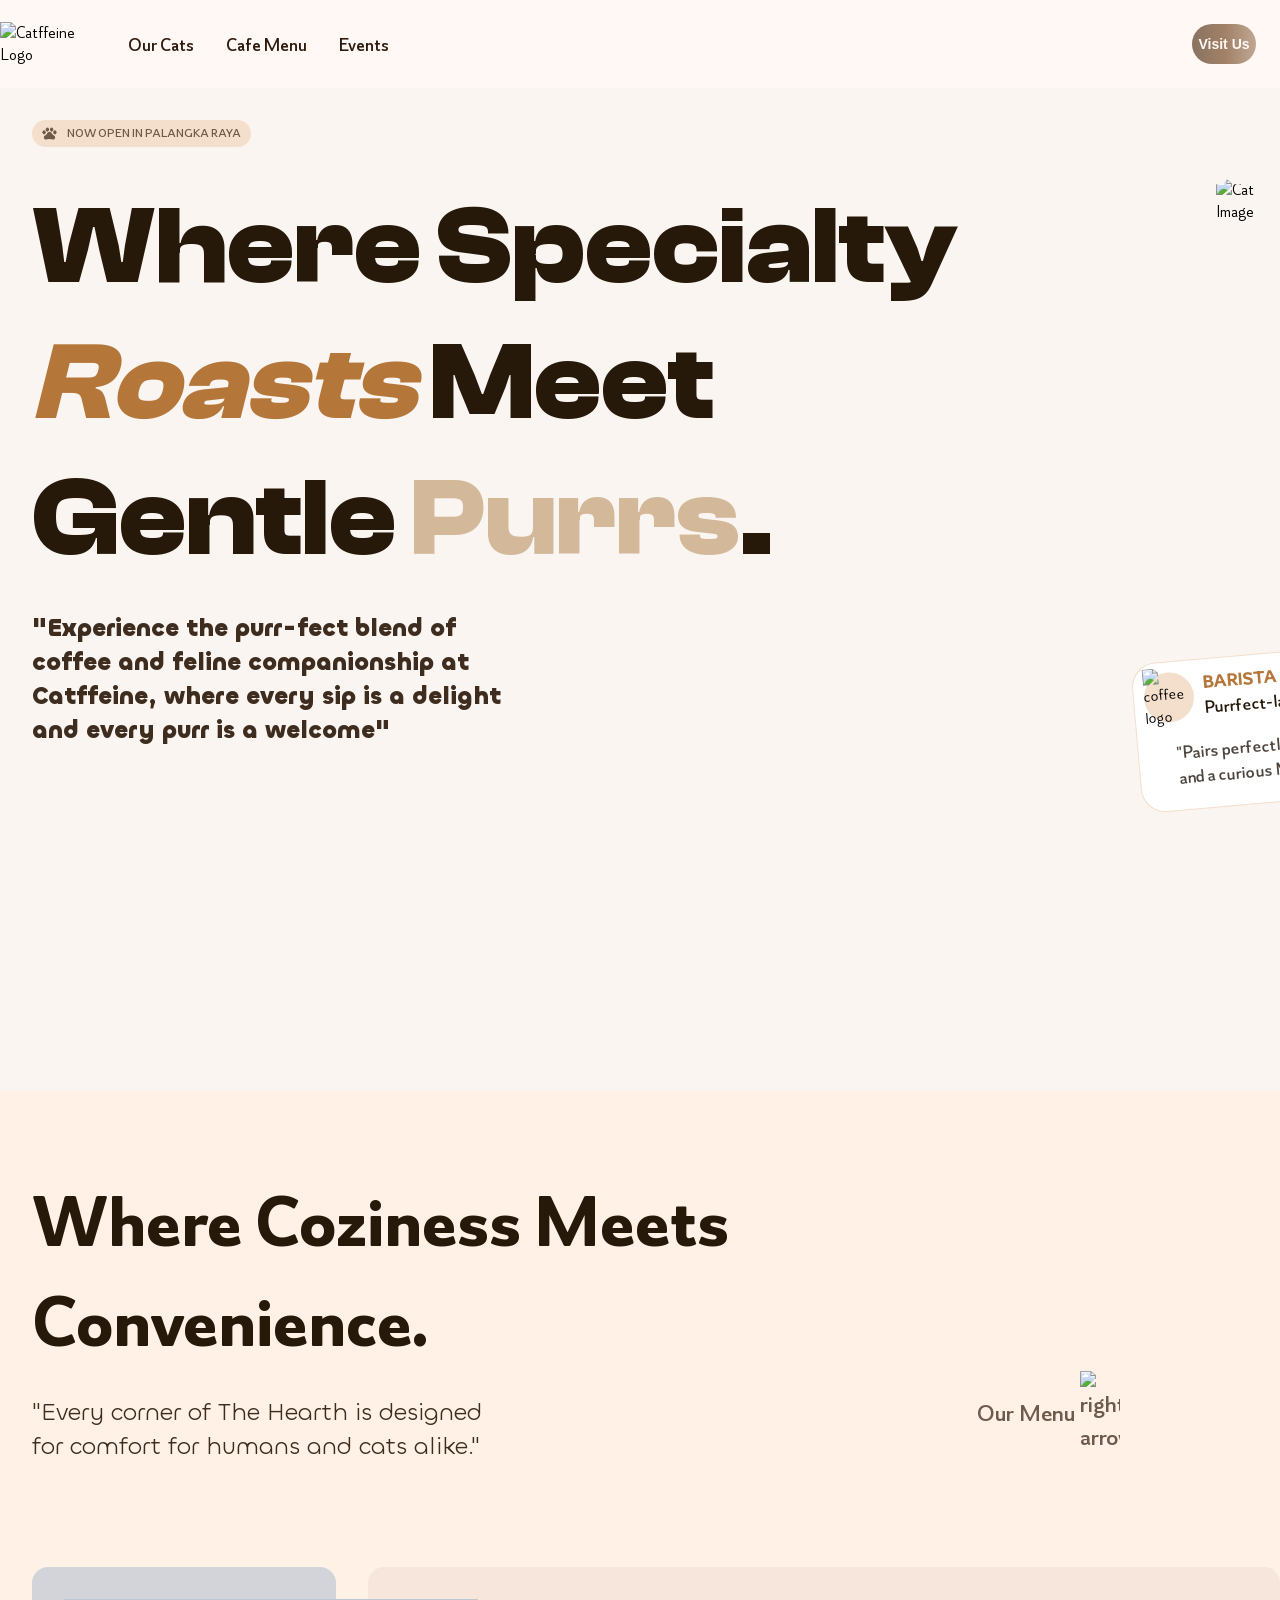
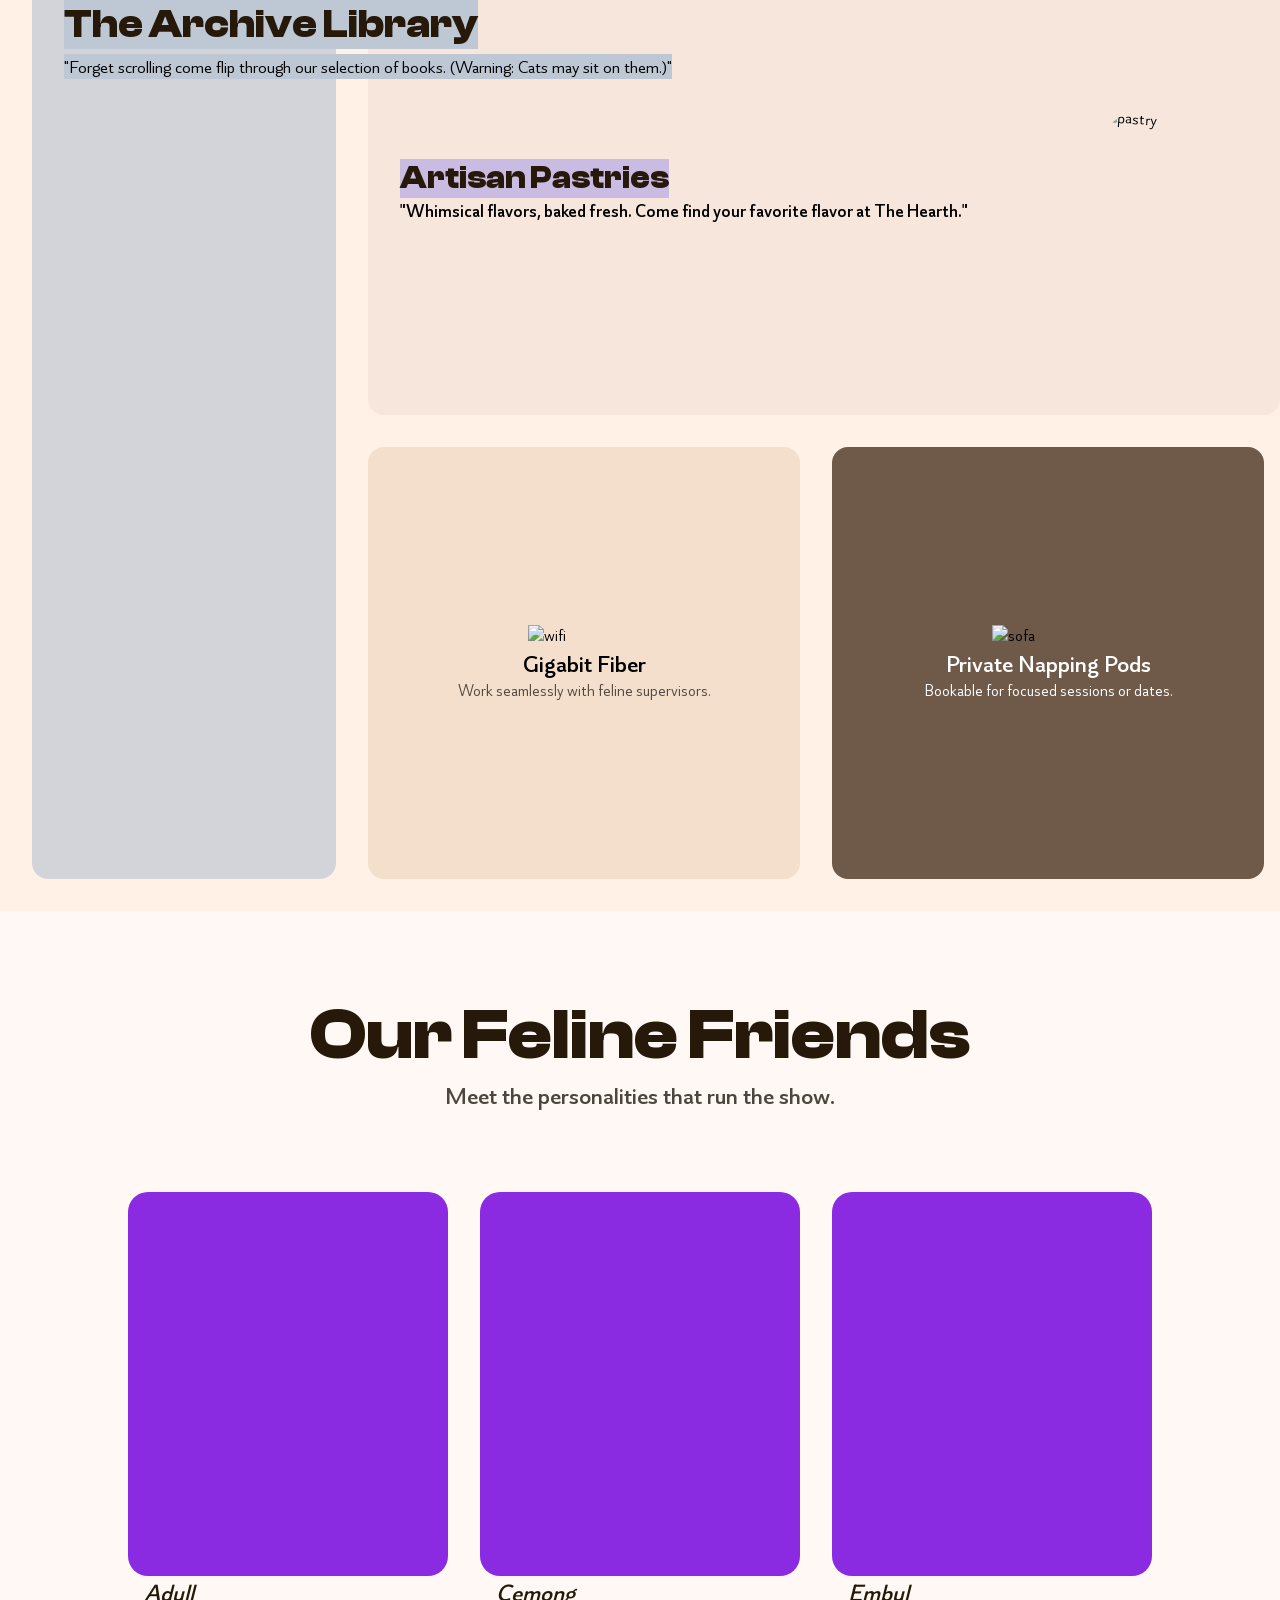
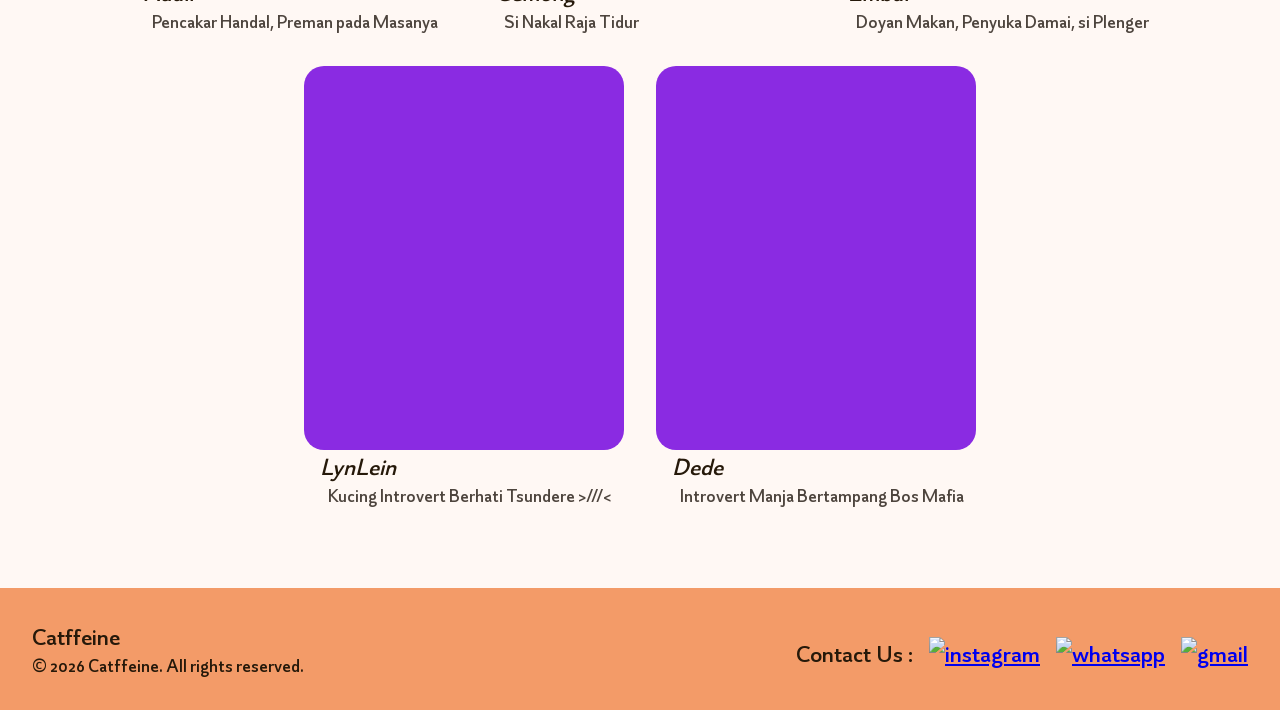
==== index.html @ c9347b7f "Add files via upload" ====
<!DOCTYPE html>
<html lang="en">
<head>
    <meta charset="UTF-8">
    <meta name="viewport" content="width=device-width, initial-scale=1.0">
    <title>Catffeine</title>
    <link rel="stylesheet" href="Index.css">
    <link rel="preload" href="Index.css" as="style">
</head>
<body>
    <div class="head_container">
        <div class="l-nav">
            <img class="logo" src="Img/Logo.png" alt="Catffeine Logo">
            <div class="nav">
                <a class="nav_child" href="#our-cats">Our Cats</a>
                <a class="nav_child" href="Menu.html">Cafe Menu</a>
                <a class="nav_child" href="Event.html">Events</a>
            </div>
        </div>
        <div class="R_nav">
            <button class="cat">
            </button>
            <a target="_blank" href="https://maps.app.goo.gl/F3sr7sW2v1mFtuyj6"><button class="Visit_us_btn">
                Visit Us
            </button></a>
            <button class="hamburger" id="hamburger">
                <span></span>
                <span></span>
                <span></span>
            </button>
            <div class="mobile-nav" id="mobileNav">
                <a href="#our-cats">Our Cats</a>
                <a href="Menu.html">Cafe Menu</a>
                <a href="Event.html">Events</a>
            </div>
        </div>
    </div>
    <div class="open-sign">
        <svg class="cat-paw" fill="#6F5A4A" viewBox="0 0 512 512" xmlns="http://www.w3.org/2000/svg"><g id="SVGRepo_bgCarrier" stroke-width="0"></g><g id="SVGRepo_tracerCarrier" stroke-linecap="round" stroke-linejoin="round"></g><g id="SVGRepo_iconCarrier"><title>ionicons-v5-n</title><path d="M442.8,361.82C434,336.72,413.49,324,393.69,311.7c-17.23-10.71-33.5-20.83-44.14-39C320.22,222.37,304.11,192,256.06,192s-64.21,30.38-93.61,80.69c-10.65,18.21-27,28.35-44.25,39.08-19.8,12.31-40.27,25-49.1,50.05A78.06,78.06,0,0,0,64,390.11C64,430.85,96.45,464,132.4,464s83.31-18.13,123.76-18.13S343.31,464,379.71,464,448,430.85,448,390.11A78.3,78.3,0,0,0,442.8,361.82Z"></path><ellipse cx="72" cy="216" rx="56" ry="72"></ellipse><ellipse cx="184" cy="120" rx="56" ry="72"></ellipse><ellipse cx="328" cy="120" rx="56" ry="72"></ellipse><ellipse cx="440" cy="216" rx="56" ry="72"></ellipse></g></svg>
        <div>
            NOW OPEN IN PALANGKA RAYA
        </div>
    </div>
    <div class="content-container">
        <div class="content">
            <div class="slogan">
                Where Specialty <span style="color: #B5763A; font-style: italic;">Roasts</span>
                Meet Gentle <span style="color: #D4B89A;">Purrs</span>.
            </div>
            <p class="description">"Experience the purr-fect blend of coffee and feline companionship at Catffeine, where every sip is a delight and every purr is a welcome"</p>
        </div>
        <div class="content-img">
            <div class="cat-ear-wrapper">
                <img class="princess" src="Img/Frontpageguy.jpg" alt="Cat Image">
            </div>
            <div class="rec">
                <div class ="logo-background">
                    <img style="width: 50px;"  src="Img/coffee-svgrepo-com.svg" alt="coffee logo">
                </div>
                <div class="rec-desc">
                    <div style="color: #B5763A; font-weight: bold;">
                        BARISTA PICK
                    </div>
                    <div style="color: #26190A;">
                        Purrfect-latte
                    </div>
                    <p style="margin-left: -2rem;">
                        "Pairs perfectly with a nap and a curious Maine Coon."
                    </p>
                </div>
            </div>
        </div>
    </div> 
    <div class="sec-content">
            <div class="sec-tagline">
                Where Coziness Meets Convenience.
            </div>
            <div style="display: flex; flex-direction: row; justify-content: space-between;">
            <p class="sec-p">
                "Every corner of The Hearth is designed for comfort for humans and cats alike."
             </p>
             <a style="text-decoration: none;" href="Menu.html">
                 <div class="menu-btn">
                    Our Menu
                    <img class="r-arrow" style="width: 40px;" src="Img/arrow-sm-right-svgrepo-com.svg" alt="right arrow">
                 </div>
             </a>
            </div>
            <div class="box-section">
                   <div class="l-box">
                        <div class="cat-cover">
                            <div class="text-box">
                                <div class="st-box-tag">The Archive Library</div>
                                <span style="background-color: #BDC8D4; font-size: 18px;">
                                    "Forget scrolling come flip through our selection of books. (Warning: Cats may sit on them.)"
                                </span>
                        </div>
                        </div>
                   </div>
                   <div class="r-box">
                        <div class="nd-box">
                            <div class="nd-box-l">
                                <div class="nd-box-tag">Artisan Pastries</div>
                                <span class="nd-box-desc">
                                    "Whimsical flavors, baked fresh. Come find your favorite flavor at The Hearth."
                                </span>
                            </div>
                            <div class="nd-box-r">
                                <img class="snack" src="Img/Snacks.jpg" alt="pastry">
                            </div>
                        </div>
                        <div style="display: flex; flex-direction: row;">
                            <div class="rd-box">
                                <img style="width: 7rem;" src="Img/wifi-medium-svgrepo-com.svg" alt="wifi">
                                <span style="font-weight: 500; font-size: 24px;">
                                    Gigabit Fiber
                                </span>
                                <span style="color: #514841;">
                                    Work seamlessly with feline supervisors.
                                </span>
                            </div>
                            <div class="th-box">
                                <img  style="width: 7rem;" src="Img/sofa-svgrepo-com.svg" alt="sofa">
                                    <span style="font-weight: 500; font-size: 24px; color : white">
                                    Private Napping Pods
                                </span>
                                <span style="color: #ffffff;">
                                    Bookable for focused sessions or dates.
                                </span>
                            </div>
                        </div>
                   </div>
            </div>
    </div>
    <div id="our-cats" class="third-content">
        <div class="trd-tagline">
            Our Feline Friends
        </div>
        <span style="color: #4E453E; font-weight: 500; font-size: 24px;">Meet the personalities that run the show.</span>
        <div class="gallery">
            <div>
                <div class="cat-pic satu"></div>
                <div class="cat-name">Adull</div>
                <div class="title-cat">Pencakar Handal, Preman pada Masanya</div>
            </div>
            <div>
                <div class="cat-pic dua"></div>
                <div class="cat-name">Cemong</div>
                <div class="title-cat">Si Nakal Raja Tidur</div>
            </div>
            <div>
                <div class="cat-pic tiga"></div>
                <div class="cat-name">Embul</div>
                <div class="title-cat">Doyan Makan, Penyuka Damai, si Plenger</div>
            </div>
                <div>
                    <div class="cat-pic empat"></div>
                    <div class="cat-name">LynLein</div>
                    <div class="title-cat">Kucing Introvert Berhati Tsundere >///<</div>
                </div>
                    <div>
                        <div class="cat-pic lima"></div>
                        <div class="cat-name">Dede</div>
                        <div class="title-cat">Introvert Manja Bertampang Bos Mafia</div>
                    </div>
            </div>
        </div>
    </div>
    <footer class="footer">
        <div class="footer-tag">
            <div >Catffeine</div>
            <div style="font-size: 18px;">&copy; 2026 Catffeine. All rights reserved.</div>
        </div>
        <div class="sosmed"> Contact Us :
            <a href="https://www.instagram.com/ridhoalramdani/" target="_blank">
                <img style="width: 30px;" src="Img/instagram-1-svgrepo-com.svg" alt="instagram">
            </a>
            <a href="https://wa.me/085754200266" target="_blank">
                <img style="width: 30px;" src="Img/whatsapp-svgrepo-com.svg" alt="whatsapp">
            </a>
            <a href="mailto:ridhoalramdani@gmail.com">
                <img style="width: 30px;" src="Img/gmail-old-svgrepo-com.svg" alt="gmail">
            </a>
        </div>
    </footer>
    <script>
    document.getElementById('hamburger').addEventListener('click', () => {
        document.getElementById('mobileNav').classList.toggle('open');
    });
</script>
</body>
</html>
---- Index.css ----
@font-face {
    font-family: Alpino;
    src: url(Alpino-Variable.ttf);

}
@font-face {
    font-family: ClashDisplay;
    src: url(ClashDisplay-Variable.ttf) ;
}
@font-face {
    font-family: Chillax;
    src: url(Chillax-Variable.ttf);
}
html{
    scroll-behavior: smooth;
}
body{
    background-color: #FAF5F0;
    margin: 0;
    padding: 0;
    box-sizing: border-box;
    font-family: Alpino;
}
.head_container{
    display: flex;
    background-color: #FFF8F4;
    justify-content: space-between;
    flex-direction: row;
    font-family: Alpino;
}
.logo{
    width: 6rem;   
}
.l-nav{
    display: flex;
    align-items: center;
    justify-content: center;
    gap: 2rem;
}
.nav{
    display: flex;
    gap: 2rem;
}
.nav_child{
    text-decoration: none;
    color: #2E1A0E;
    font-size: 18px;
    font-weight: 500;
    transition: 0.3s ease-in-out;
    text-decoration: underline;
    text-decoration-color: rgba(0, 0, 0, 0);
    text-underline-offset: 0px;
}
:hover.nav_child{
    color: #B45309;
    text-decoration-color: #B45309;
    text-decoration: underline;
    text-underline-offset: 10px;
    transform: translatey(-5px);
    text-decoration-thickness: 2px;
}
.R_nav{
    display: flex;
    margin: 1.5rem;
    gap: 20px;
}
.Visit_us_btn{
    color: #FFF8F4;
    border: none;
    border-radius: 2rem;
    background-image: linear-gradient(to right, #897361 0%,  #a18167 51%, #C0A793 100%);
    height:2.5rem;
    width: 4rem;
    font-weight: bold;
    font-size: 14px;
    transition: 0.3s ease-in-out;
}
:hover.Visit_us_btn{
    transform: translateY(-2px);
}
.cat{
    background-image: url('Img/cat-svgrepo-com.svg');
    background-size: cover;
    background-position: center;
    background-repeat: no-repeat;
    width: 2rem;
    height: 2.5rem;
    border: none;
    background-color: #ffffff00;
}
.open-sign{
    display: flex;
    gap: 10px;
    margin: 2rem;
    background-color: #F3DFCC;
    width: fit-content;
    font-size: 12px;
    font-weight: 500;
    color: #6F5A4A;
    padding: 5px 10px;
    border-radius: 20px;
}
.cat-paw{
    width: 15px;
}
.content-container{
    display: flex;
    flex-direction: row;
    gap: 10rem;
}
.content{
    display: flex;
    flex-direction: column;
    margin-left: 2rem;
    color: #26190A;
    font-size: 110px;
    font-weight: bolder;
    font-family:  ClashDisplay;
}
.slogan{
    width: 64rem;
}
.description{
    font-size: 24px;
    width:  30rem;
    color: #3E2D1F;
    font-family: Chillax;
}
.content-img {
    border-radius: 16px;
    position: relative;
}

.princess {
    width: 600px;
    transition: transform 0.4s ease;
}

.content-img:hover .princess {
    transform: rotate(2deg) scale(1.05); 
}

.cat-ear-wrapper {
    clip-path: polygon(
        0% 12%,
        10% 12%,
        18% 0%,
        26% 12%,
        74% 12%,
        82% 0%,
        90% 12%,
        100% 12%,
        100% 100%,
        0% 100%
    );
    border-radius: 0 0 16px 16px;
    width: fit-content;
}
.rec{
    display: flex;
    flex-direction: row;
    background-color: #ffffff;
    position: absolute;
    bottom: -2rem;
    left: -5rem;
    padding: 10px;
    width : 15rem;
    height: 8rem;
    border-radius: 25px;
    transform: rotate(-5deg);
    border: #F3DFCC solid 1px;
}
.logo-background{
    background-color: #F3DFCC;
    width: 50px;
    height: 50px;
    display: flex;
    justify-content: center;
    align-items: center;
    border-radius: 25px;
}
.rec-desc{
    font-size: 18px;
    font-weight: 500;
    color: #4E453E;
    margin-left: 10px;
}
.sec-content{
    display: flex;
    margin-top: 20rem;
    padding-bottom: 2rem;
    background-color: #FFF1E5;
    flex-direction: column;
}
.sec-tagline{
    font-size: 72px;
    font-weight: bold;
    color: #26190A;
    width: 50rem;
    margin: 5rem 2rem 0rem 2rem;
}
.sec-p{
    font-size: 24px;
    width: 30rem;
    color: #3E2D1F;
    font-family: Chillax;
    margin-left: 2rem;
}
.menu-btn{
    color :#6F5A4E;
    display: flex;
    align-items: center;
    font-size: 24px;
    font-weight: 500;
    margin-right: 10rem;
}
.r-arrow{
    margin-left: 5px;
    transition: transform 0.3s ease-in-out;
}
.menu-btn:hover .r-arrow{
    transform: translateX(5px);
    transition: transform 0.3s ease-in-out;
}
.box-section{
    display: flex;
    margin-top: 5rem;
}
.l-box{
    width: 57rem;
    height: 57rem;
    border-radius: 16px;
    margin: 0 0 0 2rem;
    background-image: url("Img/books-and-cats-v0-r446j1r9a8941.jpg");
}
.cat-cover{
    width: 100%;
    height: 100%;
    background-color: #bdc8d4ad;
    border-radius: 16px;
    transition: background-color 0.3s ease-in-out;
}
.l-box:hover .cat-cover{
    background-color: #bdc8d441;
}
.text-box{
    display: flex;
    flex-direction: column;
    margin: 2rem 0rem 0rem 2rem;
    position: absolute;
}
.st-box-tag{
    font-size: 32px;
    font-weight: bold;
    color: #26190A;
    font-family: ClashDisplay;
    background-color: #BDC8D4;
    width: fit-content;
    font-size: 40px;
    margin-bottom: 0.3rem;
}
.r-box{
    display: flex;
    flex-direction: column;
}
.nd-box{
    display: flex;
    flex-direction: row;
    width: 57rem;
    height: 28rem;
    border-radius: 16px;
    margin: 0 0 0 2rem;
    background-color: #F6E6DB;
}
.nd-box-l{
    display: flex;
    align-items: baseline;
    justify-content: center;
    flex-direction: column;
}
.nd-box-tag{
    font-size: 32px;
    font-weight: bold;
    color: #26190A;
    font-family: ClashDisplay;
    background-color: #C9BBE1;
    width: fit-content;
    font-size: 32px;
    margin-left: 2rem;
}
.nd-box-desc{ 
    font-size: 18px;
    margin-left: 2rem;
    font-weight: 500;
}
.nd-box-r{
    display: flex;
    align-items: center;
    justify-content: end;
    width: 18rem;
}
.snack{
    width: 10rem;
    height: 10rem;
    border-radius: 3rem;
    transform:  rotate(4deg);
}
.nd-box:hover .snack{
    transform: rotate(0deg);
    transition: transform 0.2s ease-in-out;
}
.rd-box{
    display: flex;
    flex-direction: column;
    width: 27rem;
    height: 27rem;
    border-radius: 16px;
    margin: 2rem 0 0 2rem;
    background-color: #F3DFCC;
    justify-content: center;
    align-items: center;
    font-family: Alpino;
}
.th-box{
    display: flex;
    flex-direction: column;
    width: 27rem;
    height: 27rem;
    border-radius: 16px;
    margin: 2rem 0 0 2rem;
    background-color: #6F5A4A;
    justify-content: center;
    align-items: center;
    font-family: Alpino;
}
.third-content{
    display: flex;
    flex-direction: column;
    justify-content: center;
    align-items: center;
    background-color: #FFF8F4;
    padding: 5rem 2rem 5rem 2rem;
}
.trd-tagline{
    font-size: 72px;
    font-weight: bold;
    color: #26190A;
    font-family: ClashDisplay;
    width: fit-content;
}
.gallery{
    display: flex;
    gap: 2rem;
    margin-top: 5rem;
    flex-direction: row;
    flex-wrap: wrap;
    justify-content: center;
}
.cat-pic{
    width: 20rem;
    height: 24rem;
    border-radius: 20px;
    background-color: blueviolet;
    background-size: cover;
    background-position: center;
    background-size: 35rem;
    transition: all 0.3s ease-in-out;
}
.cat-name{
    color: #26190A; 
    font-weight: 500; 
    font-size: 24px;
    margin-left: 1rem;
    font-style: italic;
}
.title-cat{
    color: #4E453E; 
    font-weight: 500; 
    font-size: 18px;
    margin-left: 1.5rem;
}
.satu{
        background-image: url(Img/first-cat.jpeg);
}
.satu:hover{
        background-image: url(Img/first-cat.jpeg);
        background-size: 30rem;
        background-position: center;
}
.dua{
        background-image: url(Img/second-cat.jpeg);
}
.dua:hover{
        background-image: url(Img/second-cat.jpeg);
        background-size: 30rem;
        background-position: center;
}
.tiga{
        background-image: url(Img/third-cat.jpeg);
}
.tiga:hover{
        background-image: url(Img/third-cat.jpeg);
        background-size: 30rem;
        background-position: center;
}
.empat{
        background-image: url(Img/fourth-cat.jpeg);
}
.empat:hover{
        background-image: url(Img/fourth-cat.jpeg);
        background-size: 30rem;
        background-position: center;
}
.lima{
        background-image: url(Img/fifth-cat.jpeg);
}
.lima:hover{
        background-image: url(Img/fifth-cat.jpeg);
        background-size: 30rem;
        background-position: center;
}
.footer{
    display: flex;
    background-color: #f39b68;
    padding: 2rem;
    font-family: Alpino;
    color: #26190A;
    justify-content: space-between;
}
.footer-tag{
    font-size: 24px;
    font-weight: 500;
}
.sosmed{
    display: flex;
    flex-direction: row;
    justify-content: center;
    align-items: center;
    gap: 1rem;
    margin-top: 0.5rem;
    font-family: Alpino;
    font-size: 24px;
    font-weight: 500;
}
.hamburger {
    display: none;
    flex-direction: column;
    gap: 5px;
    background: none;
    border: none;
    cursor: pointer;
    padding: 4px;
}
.hamburger span {
    display: none;
    width: 24px;
    height: 2px;
    background-color: #2E1A0E;
    border-radius: 2px;
}
.mobile-nav {
    display: none;
    flex-direction: column;
    gap: 1rem;
    background-color: #FFF8F4;
    padding: 1.5rem 2rem;
    border-top: 1px solid #F3DFCC;
}
.mobile-nav.open {
    display: flex;
}
.mobile-nav a {
    text-decoration: none;
    color: #2E1A0E;
    font-size: 18px;
    font-weight: 500;
}


/* ══════════════════════════════════
   TABLET — max 1024px
══════════════════════════════════ */
@media (max-width: 1024px) {
    .content {
        font-size: 72px;
    }
    .princess {
        width: 400px;
    }
    .content-container {
        gap: 4rem;
    }
    .sec-tagline {
        font-size: 52px;
        width: 100%;
    }
    .l-box {
        width: 45rem;
        height: 45rem;
    }
    .cat-cover {
        width: 100%;
        height: 100%;
    }
    .nd-box {
        width: 45rem;
    }
    .rd-box, .th-box {
        width: 21rem;
        height: 21rem;
    }
}

/* ══════════════════════════════════
   MOBILE — max 768px
══════════════════════════════════ */
@media (max-width: 768px) {

    /* NAV: hide links, show hamburger */
    .nav {
        display: none;
    }
    .cat {
        display: none;
    }

    /* HERO: stack vertically */
    .content-container {
        flex-direction: column;
        gap: 2rem;
        padding: 0 1.5rem 3rem 1.5rem;
        align-items: center;
    }
    .content {
        font-size: 52px;
        margin-left: 0;
    }
    .slogan {
        width: 100%;
    }
    .description {
        width: 100%;
        font-size: 18px;
    }
    .btn-container {
        flex-direction: column;
        gap: 1rem;
    }
    .book-btn, .meet-cats-btn {
        width: 100%;
        max-width: 280px;
    }

    /* IMAGE */
    .princess {
        width: 100%;
        max-width: 360px;
        transform: rotate(0deg);
    }
    .content-img:hover .princess {
        transform: scale(1.05);
    }

    /* BARISTA CARD: take out of absolute flow */
    .rec {
        position: relative;
        margin-top: 1rem;
        margin-left: 0;
        transform: rotate(-2deg);
        width: 100%;
        max-width: 260px;
        height: auto;
    }

    /* SECOND SECTION */
    .sec-tagline {
        font-size: 36px;
        width: 100%;
        margin: 2rem 1.5rem 0 1.5rem;
    }
    .sec-p {
        width: 100%;
        margin-left: 1.5rem;
        font-size: 18px;
    }
    .menu-btn {
        margin-right: 1.5rem;
        font-size: 18px;
    }

    /* BOX SECTION: stack vertically */
    .box-section {
        flex-direction: column;
        padding: 0 1.5rem;
        margin-top: 2rem;
    }
    .l-box {
        width: 100%;
        height: 300px;
        margin: 0;
    }
    .cat-cover {
        width: 100%;
        height: 100%;
    }
    .r-box {
        width: 100%;
    }
    .nd-box {
        width: 100%;
        height: auto;
        margin-left: 0;
        flex-direction: column;
        padding: 1.5rem;
    }
    .nd-box-r {
        justify-content: flex-start;
        width: 100%;
    }
    .rd-box, .th-box {
        width: 100%;
        height: 13rem;
        margin: 1.5rem 0 0 0;
    }
    .th-box {
        margin-left: 1rem;
    }

    /* CATS GALLERY */
    .trd-tagline {
        font-size: 48px;
        text-align: center;
    }
    .cat-pic {
        width: 16rem;
        height: 20rem;
    }

    /* FOOTER */
    .footer {
        flex-direction: column;
        gap: 1.5rem;
    }
    .sosmed {
        font-size: 18px;
    }
    .hamburger {
        display: flex;
    }
    .hamburger span {
        display: block;
    }
}
/* ══════════════════════════════════
   SMALL PHONE — max 480px
══════════════════════════════════ */
@media (max-width: 480px) {
    .content {
        font-size: 38px;
    }
    .sec-tagline {
        font-size: 28px;
    }
    .trd-tagline {
        font-size: 36px;
    }
    .cat-pic {
        width: 14rem;
        height: 18rem;
    }
    .rd-box, .th-box {
        height: 11rem;
    }
}
---- Index.css ----
@font-face {
    font-family: Alpino;
    src: url(Alpino-Variable.ttf);

}
@font-face {
    font-family: ClashDisplay;
    src: url(ClashDisplay-Variable.ttf) ;
}
@font-face {
    font-family: Chillax;
    src: url(Chillax-Variable.ttf);
}
html{
    scroll-behavior: smooth;
}
body{
    background-color: #FAF5F0;
    margin: 0;
    padding: 0;
    box-sizing: border-box;
    font-family: Alpino;
}
.head_container{
    display: flex;
    background-color: #FFF8F4;
    justify-content: space-between;
    flex-direction: row;
    font-family: Alpino;
}
.logo{
    width: 6rem;   
}
.l-nav{
    display: flex;
    align-items: center;
    justify-content: center;
    gap: 2rem;
}
.nav{
    display: flex;
    gap: 2rem;
}
.nav_child{
    text-decoration: none;
    color: #2E1A0E;
    font-size: 18px;
    font-weight: 500;
    transition: 0.3s ease-in-out;
    text-decoration: underline;
    text-decoration-color: rgba(0, 0, 0, 0);
    text-underline-offset: 0px;
}
:hover.nav_child{
    color: #B45309;
    text-decoration-color: #B45309;
    text-decoration: underline;
    text-underline-offset: 10px;
    transform: translatey(-5px);
    text-decoration-thickness: 2px;
}
.R_nav{
    display: flex;
    margin: 1.5rem;
    gap: 20px;
}
.Visit_us_btn{
    color: #FFF8F4;
    border: none;
    border-radius: 2rem;
    background-image: linear-gradient(to right, #897361 0%,  #a18167 51%, #C0A793 100%);
    height:2.5rem;
    width: 4rem;
    font-weight: bold;
    font-size: 14px;
    transition: 0.3s ease-in-out;
}
:hover.Visit_us_btn{
    transform: translateY(-2px);
}
.cat{
    background-image: url('Img/cat-svgrepo-com.svg');
    background-size: cover;
    background-position: center;
    background-repeat: no-repeat;
    width: 2rem;
    height: 2.5rem;
    border: none;
    background-color: #ffffff00;
}
.open-sign{
    display: flex;
    gap: 10px;
    margin: 2rem;
    background-color: #F3DFCC;
    width: fit-content;
    font-size: 12px;
    font-weight: 500;
    color: #6F5A4A;
    padding: 5px 10px;
    border-radius: 20px;
}
.cat-paw{
    width: 15px;
}
.content-container{
    display: flex;
    flex-direction: row;
    gap: 10rem;
}
.content{
    display: flex;
    flex-direction: column;
    margin-left: 2rem;
    color: #26190A;
    font-size: 110px;
    font-weight: bolder;
    font-family:  ClashDisplay;
}
.slogan{
    width: 64rem;
}
.description{
    font-size: 24px;
    width:  30rem;
    color: #3E2D1F;
    font-family: Chillax;
}
.content-img {
    border-radius: 16px;
    position: relative;
}

.princess {
    width: 600px;
    transition: transform 0.4s ease;
}

.content-img:hover .princess {
    transform: rotate(2deg) scale(1.05); 
}

.cat-ear-wrapper {
    clip-path: polygon(
        0% 12%,
        10% 12%,
        18% 0%,
        26% 12%,
        74% 12%,
        82% 0%,
        90% 12%,
        100% 12%,
        100% 100%,
        0% 100%
    );
    border-radius: 0 0 16px 16px;
    width: fit-content;
}
.rec{
    display: flex;
    flex-direction: row;
    background-color: #ffffff;
    position: absolute;
    bottom: -2rem;
    left: -5rem;
    padding: 10px;
    width : 15rem;
    height: 8rem;
    border-radius: 25px;
    transform: rotate(-5deg);
    border: #F3DFCC solid 1px;
}
.logo-background{
    background-color: #F3DFCC;
    width: 50px;
    height: 50px;
    display: flex;
    justify-content: center;
    align-items: center;
    border-radius: 25px;
}
.rec-desc{
    font-size: 18px;
    font-weight: 500;
    color: #4E453E;
    margin-left: 10px;
}
.sec-content{
    display: flex;
    margin-top: 20rem;
    padding-bottom: 2rem;
    background-color: #FFF1E5;
    flex-direction: column;
}
.sec-tagline{
    font-size: 72px;
    font-weight: bold;
    color: #26190A;
    width: 50rem;
    margin: 5rem 2rem 0rem 2rem;
}
.sec-p{
    font-size: 24px;
    width: 30rem;
    color: #3E2D1F;
    font-family: Chillax;
    margin-left: 2rem;
}
.menu-btn{
    color :#6F5A4E;
    display: flex;
    align-items: center;
    font-size: 24px;
    font-weight: 500;
    margin-right: 10rem;
}
.r-arrow{
    margin-left: 5px;
    transition: transform 0.3s ease-in-out;
}
.menu-btn:hover .r-arrow{
    transform: translateX(5px);
    transition: transform 0.3s ease-in-out;
}
.box-section{
    display: flex;
    margin-top: 5rem;
}
.l-box{
    width: 57rem;
    height: 57rem;
    border-radius: 16px;
    margin: 0 0 0 2rem;
    background-image: url("Img/books-and-cats-v0-r446j1r9a8941.jpg");
}
.cat-cover{
    width: 100%;
    height: 100%;
    background-color: #bdc8d4ad;
    border-radius: 16px;
    transition: background-color 0.3s ease-in-out;
}
.l-box:hover .cat-cover{
    background-color: #bdc8d441;
}
.text-box{
    display: flex;
    flex-direction: column;
    margin: 2rem 0rem 0rem 2rem;
    position: absolute;
}
.st-box-tag{
    font-size: 32px;
    font-weight: bold;
    color: #26190A;
    font-family: ClashDisplay;
    background-color: #BDC8D4;
    width: fit-content;
    font-size: 40px;
    margin-bottom: 0.3rem;
}
.r-box{
    display: flex;
    flex-direction: column;
}
.nd-box{
    display: flex;
    flex-direction: row;
    width: 57rem;
    height: 28rem;
    border-radius: 16px;
    margin: 0 0 0 2rem;
    background-color: #F6E6DB;
}
.nd-box-l{
    display: flex;
    align-items: baseline;
    justify-content: center;
    flex-direction: column;
}
.nd-box-tag{
    font-size: 32px;
    font-weight: bold;
    color: #26190A;
    font-family: ClashDisplay;
    background-color: #C9BBE1;
    width: fit-content;
    font-size: 32px;
    margin-left: 2rem;
}
.nd-box-desc{ 
    font-size: 18px;
    margin-left: 2rem;
    font-weight: 500;
}
.nd-box-r{
    display: flex;
    align-items: center;
    justify-content: end;
    width: 18rem;
}
.snack{
    width: 10rem;
    height: 10rem;
    border-radius: 3rem;
    transform:  rotate(4deg);
}
.nd-box:hover .snack{
    transform: rotate(0deg);
    transition: transform 0.2s ease-in-out;
}
.rd-box{
    display: flex;
    flex-direction: column;
    width: 27rem;
    height: 27rem;
    border-radius: 16px;
    margin: 2rem 0 0 2rem;
    background-color: #F3DFCC;
    justify-content: center;
    align-items: center;
    font-family: Alpino;
}
.th-box{
    display: flex;
    flex-direction: column;
    width: 27rem;
    height: 27rem;
    border-radius: 16px;
    margin: 2rem 0 0 2rem;
    background-color: #6F5A4A;
    justify-content: center;
    align-items: center;
    font-family: Alpino;
}
.third-content{
    display: flex;
    flex-direction: column;
    justify-content: center;
    align-items: center;
    background-color: #FFF8F4;
    padding: 5rem 2rem 5rem 2rem;
}
.trd-tagline{
    font-size: 72px;
    font-weight: bold;
    color: #26190A;
    font-family: ClashDisplay;
    width: fit-content;
}
.gallery{
    display: flex;
    gap: 2rem;
    margin-top: 5rem;
    flex-direction: row;
    flex-wrap: wrap;
    justify-content: center;
}
.cat-pic{
    width: 20rem;
    height: 24rem;
    border-radius: 20px;
    background-color: blueviolet;
    background-size: cover;
    background-position: center;
    background-size: 35rem;
    transition: all 0.3s ease-in-out;
}
.cat-name{
    color: #26190A; 
    font-weight: 500; 
    font-size: 24px;
    margin-left: 1rem;
    font-style: italic;
}
.title-cat{
    color: #4E453E; 
    font-weight: 500; 
    font-size: 18px;
    margin-left: 1.5rem;
}
.satu{
        background-image: url(Img/first-cat.jpeg);
}
.satu:hover{
        background-image: url(Img/first-cat.jpeg);
        background-size: 30rem;
        background-position: center;
}
.dua{
        background-image: url(Img/second-cat.jpeg);
}
.dua:hover{
        background-image: url(Img/second-cat.jpeg);
        background-size: 30rem;
        background-position: center;
}
.tiga{
        background-image: url(Img/third-cat.jpeg);
}
.tiga:hover{
        background-image: url(Img/third-cat.jpeg);
        background-size: 30rem;
        background-position: center;
}
.empat{
        background-image: url(Img/fourth-cat.jpeg);
}
.empat:hover{
        background-image: url(Img/fourth-cat.jpeg);
        background-size: 30rem;
        background-position: center;
}
.lima{
        background-image: url(Img/fifth-cat.jpeg);
}
.lima:hover{
        background-image: url(Img/fifth-cat.jpeg);
        background-size: 30rem;
        background-position: center;
}
.footer{
    display: flex;
    background-color: #f39b68;
    padding: 2rem;
    font-family: Alpino;
    color: #26190A;
    justify-content: space-between;
}
.footer-tag{
    font-size: 24px;
    font-weight: 500;
}
.sosmed{
    display: flex;
    flex-direction: row;
    justify-content: center;
    align-items: center;
    gap: 1rem;
    margin-top: 0.5rem;
    font-family: Alpino;
    font-size: 24px;
    font-weight: 500;
}
.hamburger {
    display: none;
    flex-direction: column;
    gap: 5px;
    background: none;
    border: none;
    cursor: pointer;
    padding: 4px;
}
.hamburger span {
    display: none;
    width: 24px;
    height: 2px;
    background-color: #2E1A0E;
    border-radius: 2px;
}
.mobile-nav {
    display: none;
    flex-direction: column;
    gap: 1rem;
    background-color: #FFF8F4;
    padding: 1.5rem 2rem;
    border-top: 1px solid #F3DFCC;
}
.mobile-nav.open {
    display: flex;
}
.mobile-nav a {
    text-decoration: none;
    color: #2E1A0E;
    font-size: 18px;
    font-weight: 500;
}


/* ══════════════════════════════════
   TABLET — max 1024px
══════════════════════════════════ */
@media (max-width: 1024px) {
    .content {
        font-size: 72px;
    }
    .princess {
        width: 400px;
    }
    .content-container {
        gap: 4rem;
    }
    .sec-tagline {
        font-size: 52px;
        width: 100%;
    }
    .l-box {
        width: 45rem;
        height: 45rem;
    }
    .cat-cover {
        width: 100%;
        height: 100%;
    }
    .nd-box {
        width: 45rem;
    }
    .rd-box, .th-box {
        width: 21rem;
        height: 21rem;
    }
}

/* ══════════════════════════════════
   MOBILE — max 768px
══════════════════════════════════ */
@media (max-width: 768px) {

    /* NAV: hide links, show hamburger */
    .nav {
        display: none;
    }
    .cat {
        display: none;
    }

    /* HERO: stack vertically */
    .content-container {
        flex-direction: column;
        gap: 2rem;
        padding: 0 1.5rem 3rem 1.5rem;
        align-items: center;
    }
    .content {
        font-size: 52px;
        margin-left: 0;
    }
    .slogan {
        width: 100%;
    }
    .description {
        width: 100%;
        font-size: 18px;
    }
    .btn-container {
        flex-direction: column;
        gap: 1rem;
    }
    .book-btn, .meet-cats-btn {
        width: 100%;
        max-width: 280px;
    }

    /* IMAGE */
    .princess {
        width: 100%;
        max-width: 360px;
        transform: rotate(0deg);
    }
    .content-img:hover .princess {
        transform: scale(1.05);
    }

    /* BARISTA CARD: take out of absolute flow */
    .rec {
        position: relative;
        margin-top: 1rem;
        margin-left: 0;
        transform: rotate(-2deg);
        width: 100%;
        max-width: 260px;
        height: auto;
    }

    /* SECOND SECTION */
    .sec-tagline {
        font-size: 36px;
        width: 100%;
        margin: 2rem 1.5rem 0 1.5rem;
    }
    .sec-p {
        width: 100%;
        margin-left: 1.5rem;
        font-size: 18px;
    }
    .menu-btn {
        margin-right: 1.5rem;
        font-size: 18px;
    }

    /* BOX SECTION: stack vertically */
    .box-section {
        flex-direction: column;
        padding: 0 1.5rem;
        margin-top: 2rem;
    }
    .l-box {
        width: 100%;
        height: 300px;
        margin: 0;
    }
    .cat-cover {
        width: 100%;
        height: 100%;
    }
    .r-box {
        width: 100%;
    }
    .nd-box {
        width: 100%;
        height: auto;
        margin-left: 0;
        flex-direction: column;
        padding: 1.5rem;
    }
    .nd-box-r {
        justify-content: flex-start;
        width: 100%;
    }
    .rd-box, .th-box {
        width: 100%;
        height: 13rem;
        margin: 1.5rem 0 0 0;
    }
    .th-box {
        margin-left: 1rem;
    }

    /* CATS GALLERY */
    .trd-tagline {
        font-size: 48px;
        text-align: center;
    }
    .cat-pic {
        width: 16rem;
        height: 20rem;
    }

    /* FOOTER */
    .footer {
        flex-direction: column;
        gap: 1.5rem;
    }
    .sosmed {
        font-size: 18px;
    }
    .hamburger {
        display: flex;
    }
    .hamburger span {
        display: block;
    }
}
/* ══════════════════════════════════
   SMALL PHONE — max 480px
══════════════════════════════════ */
@media (max-width: 480px) {
    .content {
        font-size: 38px;
    }
    .sec-tagline {
        font-size: 28px;
    }
    .trd-tagline {
        font-size: 36px;
    }
    .cat-pic {
        width: 14rem;
        height: 18rem;
    }
    .rd-box, .th-box {
        height: 11rem;
    }
}
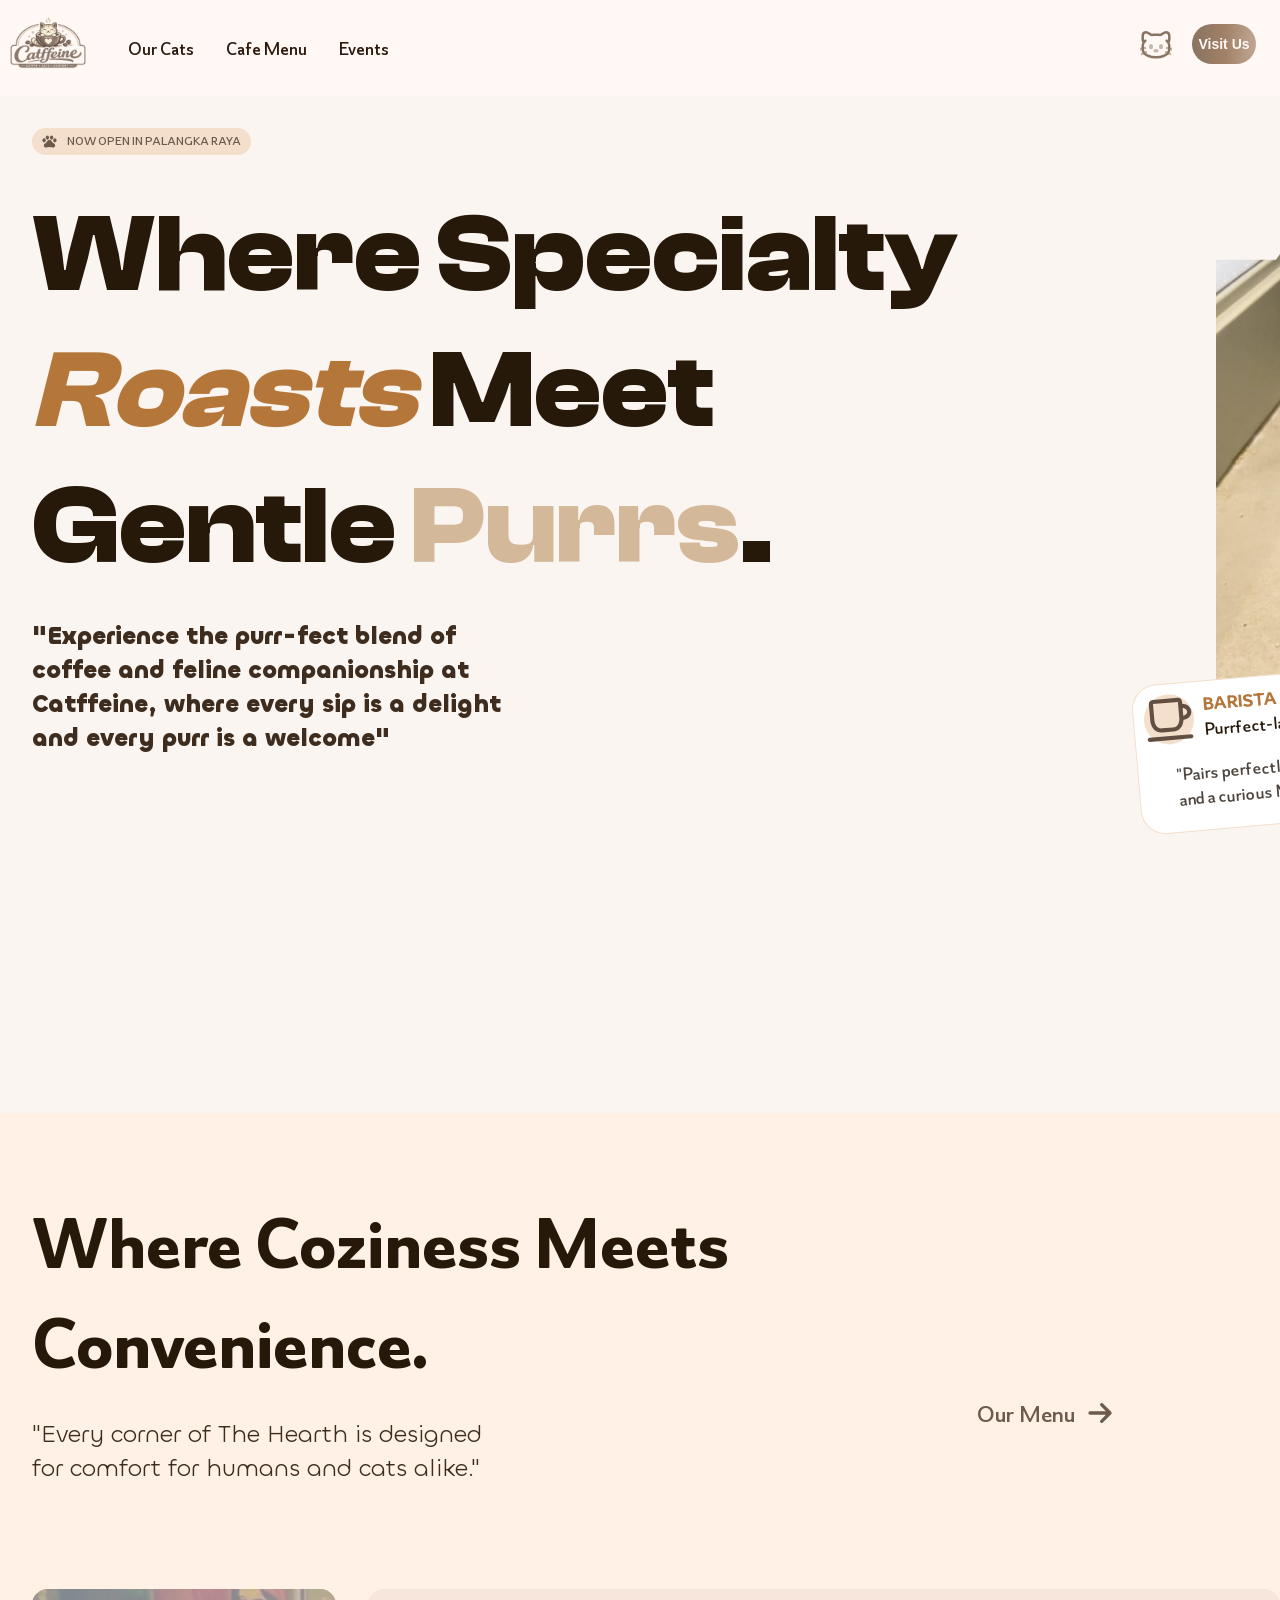
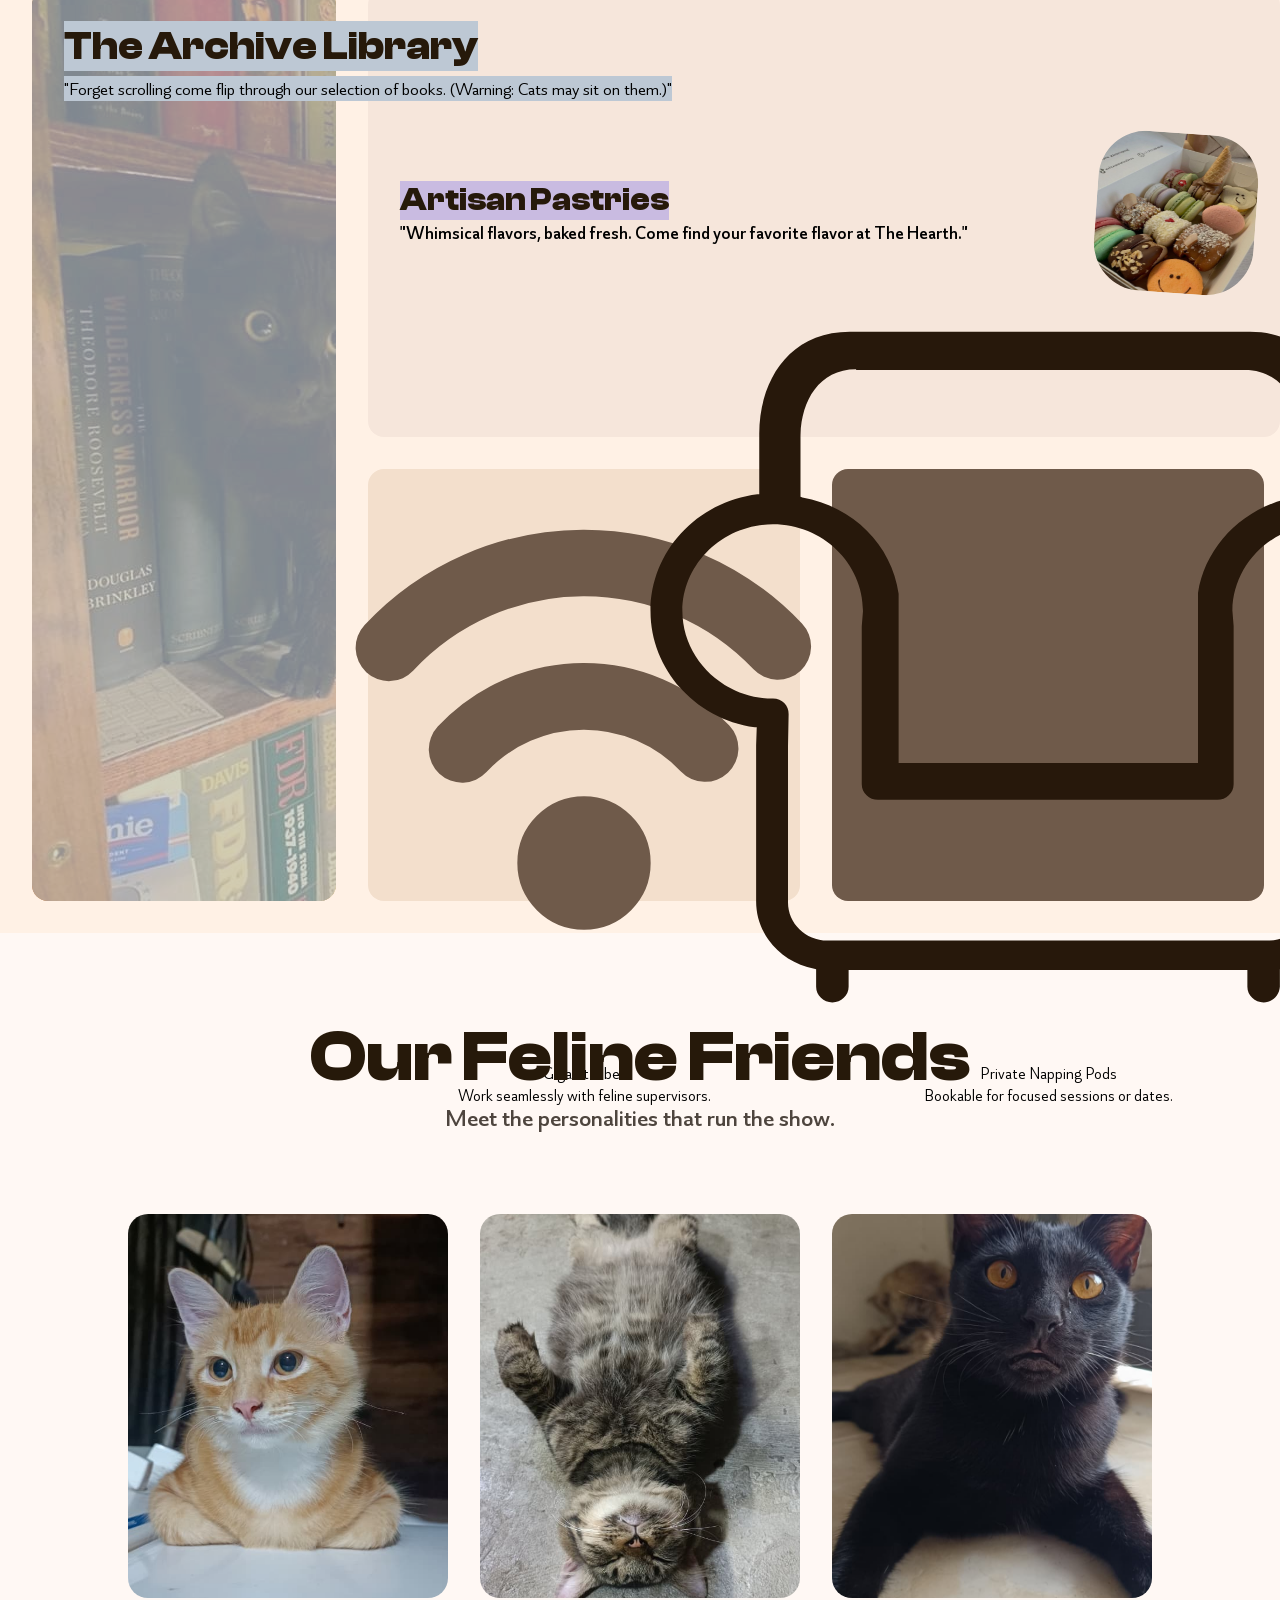
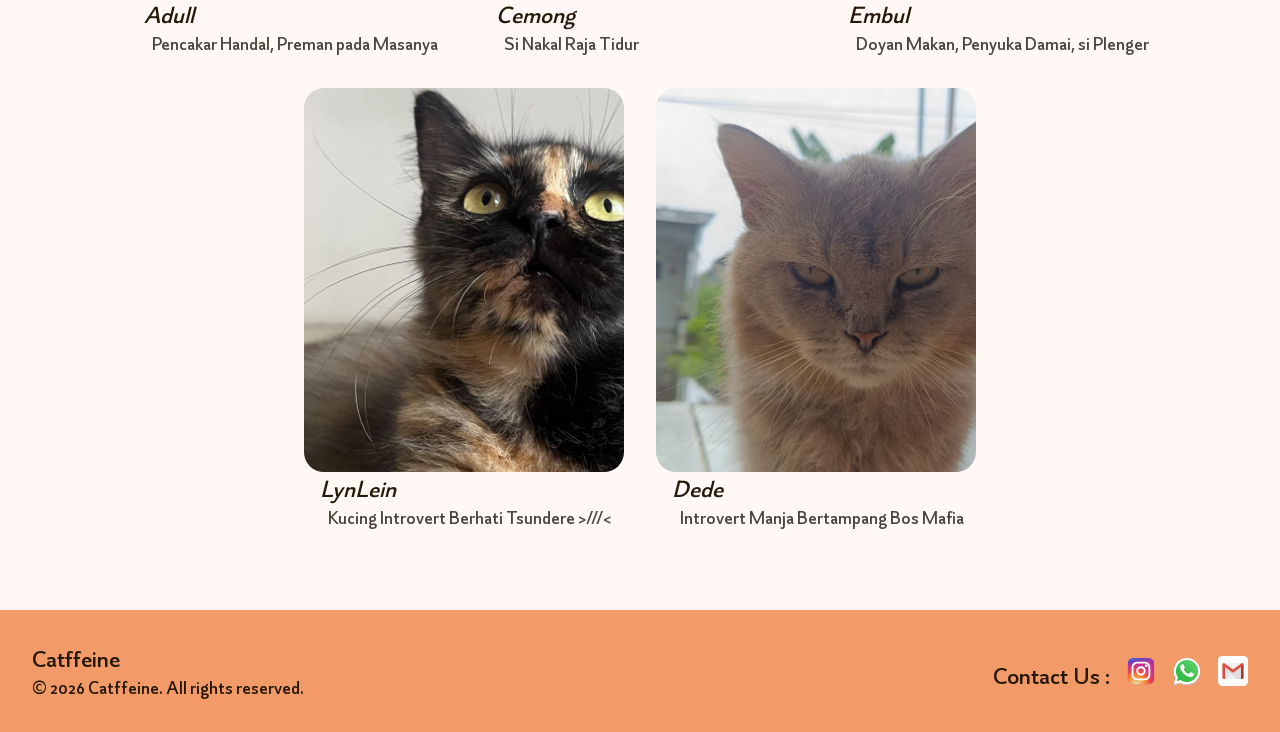
==== commit 6e0a5155: "Update index.html" ====
--- a/index.html
+++ b/index.html
@@ -111,25 +111,25 @@
                         </div>
                         <div style="display: flex; flex-direction: row;">
                             <div class="rd-box">
-                                <img style="width: 7rem;" src="Img/wifi-medium-svgrepo-com.svg" alt="wifi">
-                                <span style="font-weight: 500; font-size: 24px;">
+                                <img class="wifi"src="Img/wifi-medium-svgrepo-com.svg" alt="wifi">
+                                <span class="wifi-tag"">
                                     Gigabit Fiber
                                 </span>
-                                <span style="color: #514841;">
+                                <span class="wifi-desc">
                                     Work seamlessly with feline supervisors.
                                 </span>
                             </div>
                             <div class="th-box">
-                                <img  style="width: 7rem;" src="Img/sofa-svgrepo-com.svg" alt="sofa">
-                                    <span style="font-weight: 500; font-size: 24px; color : white">
+                                <img class="sofa"src="Img/sofa-svgrepo-com.svg" alt="sofa">
+                                    <span class="sofa-tag">
                                     Private Napping Pods
                                 </span>
-                                <span style="color: #ffffff;">
+                                <span class="sofa-desc">
                                     Bookable for focused sessions or dates.
                                 </span>
                             </div>
                         </div>
-                   </div>
+                    </div>
             </div>
     </div>
     <div id="our-cats" class="third-content">
@@ -189,4 +189,4 @@
     });
 </script>
 </body>
-</html>        +</html>        
--- a/Index.css
+++ b/Index.css
@@ -564,8 +564,8 @@
     /* BARISTA CARD: take out of absolute flow */
     .rec {
         position: relative;
-        margin-top: 1rem;
-        margin-left: 0;
+        margin-top: -5rem;
+        margin-left: 2rem;
         transform: rotate(-2deg);
         width: 100%;
         max-width: 260px;
@@ -573,6 +573,7 @@
     }
 
     /* SECOND SECTION */
+    
     .sec-tagline {
         font-size: 36px;
         width: 100%;
@@ -585,6 +586,7 @@
     }
     .menu-btn {
         margin-right: 1.5rem;
+        margin-top: 1rem;
         font-size: 18px;
     }
 
@@ -593,6 +595,9 @@
         flex-direction: column;
         padding: 0 1.5rem;
         margin-top: 2rem;
+    }
+    .text-box{
+        margin-right: 5rem;
     }
     .l-box {
         width: 100%;
--- a/Index.css
+++ b/Index.css
@@ -564,8 +564,8 @@
     /* BARISTA CARD: take out of absolute flow */
     .rec {
         position: relative;
-        margin-top: 1rem;
-        margin-left: 0;
+        margin-top: -5rem;
+        margin-left: 2rem;
         transform: rotate(-2deg);
         width: 100%;
         max-width: 260px;
@@ -573,6 +573,7 @@
     }
 
     /* SECOND SECTION */
+    
     .sec-tagline {
         font-size: 36px;
         width: 100%;
@@ -585,6 +586,7 @@
     }
     .menu-btn {
         margin-right: 1.5rem;
+        margin-top: 1rem;
         font-size: 18px;
     }
 
@@ -593,6 +595,9 @@
         flex-direction: column;
         padding: 0 1.5rem;
         margin-top: 2rem;
+    }
+    .text-box{
+        margin-right: 5rem;
     }
     .l-box {
         width: 100%;
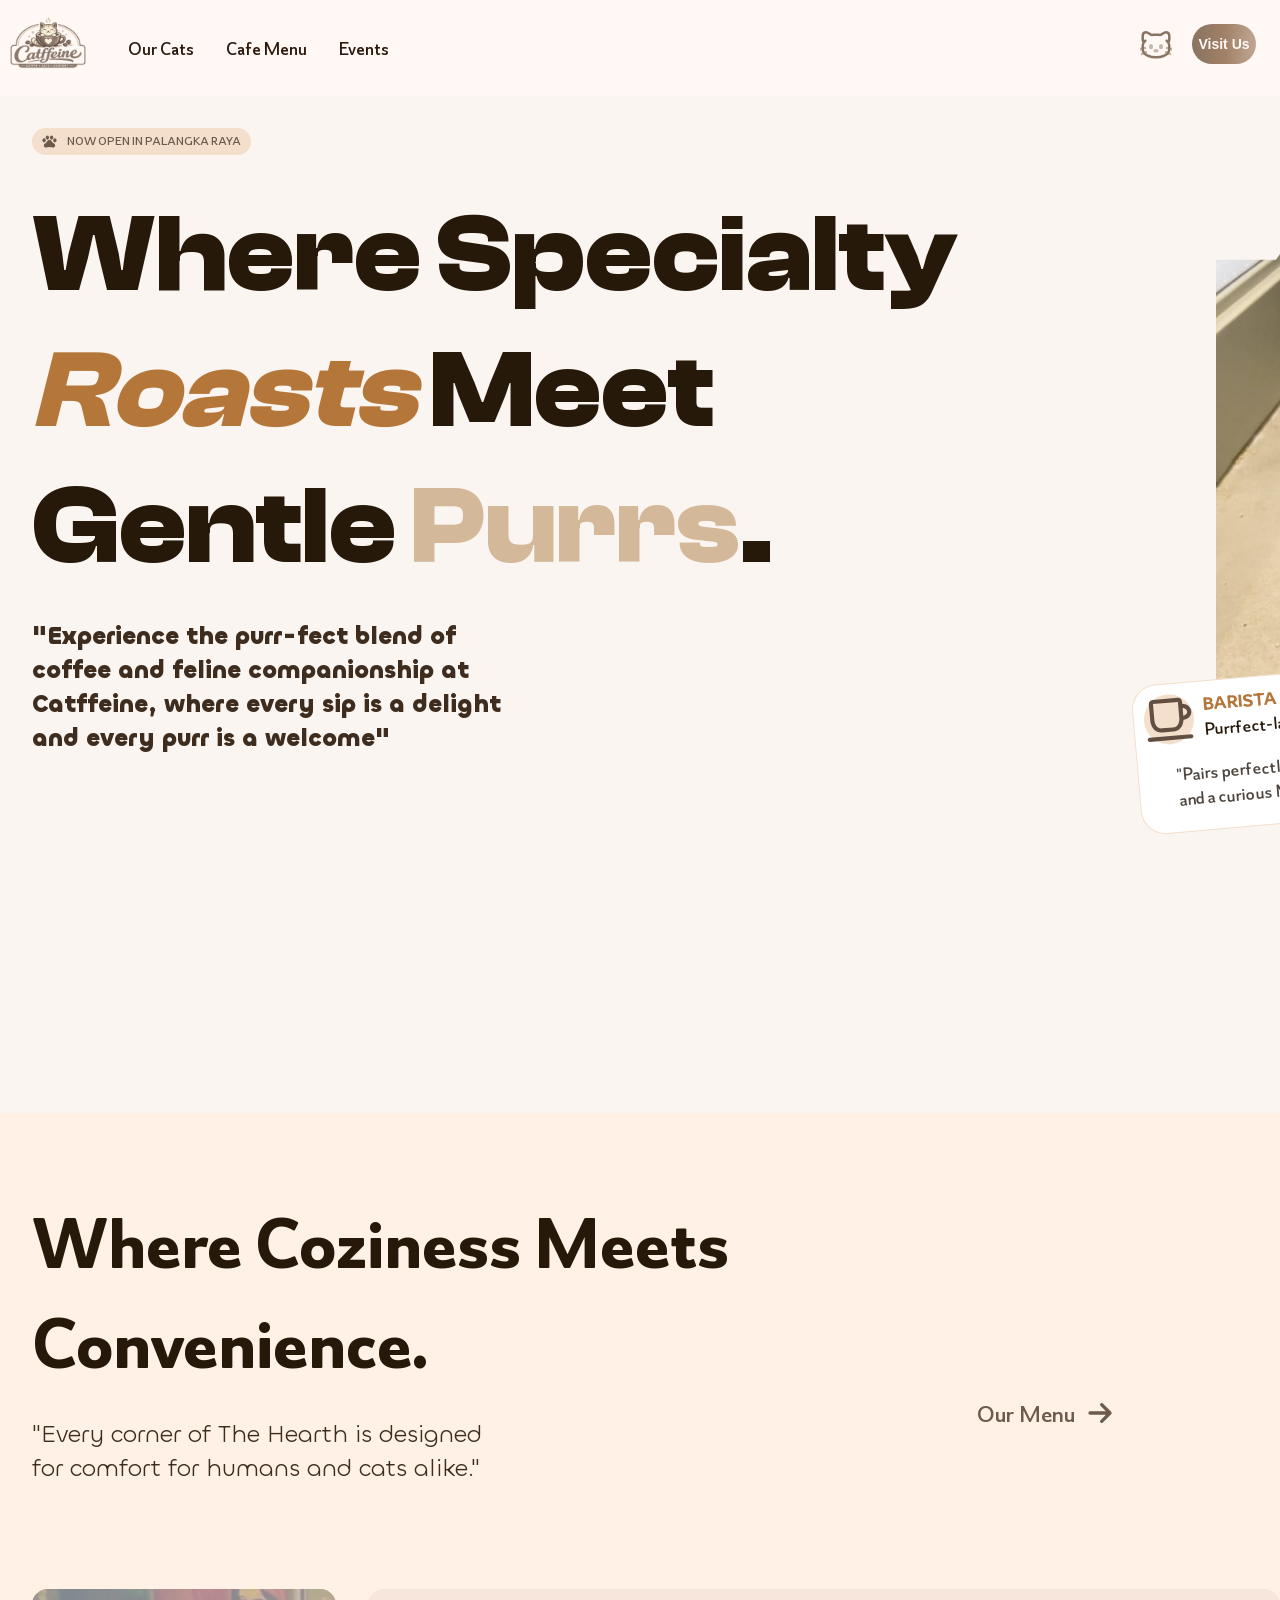
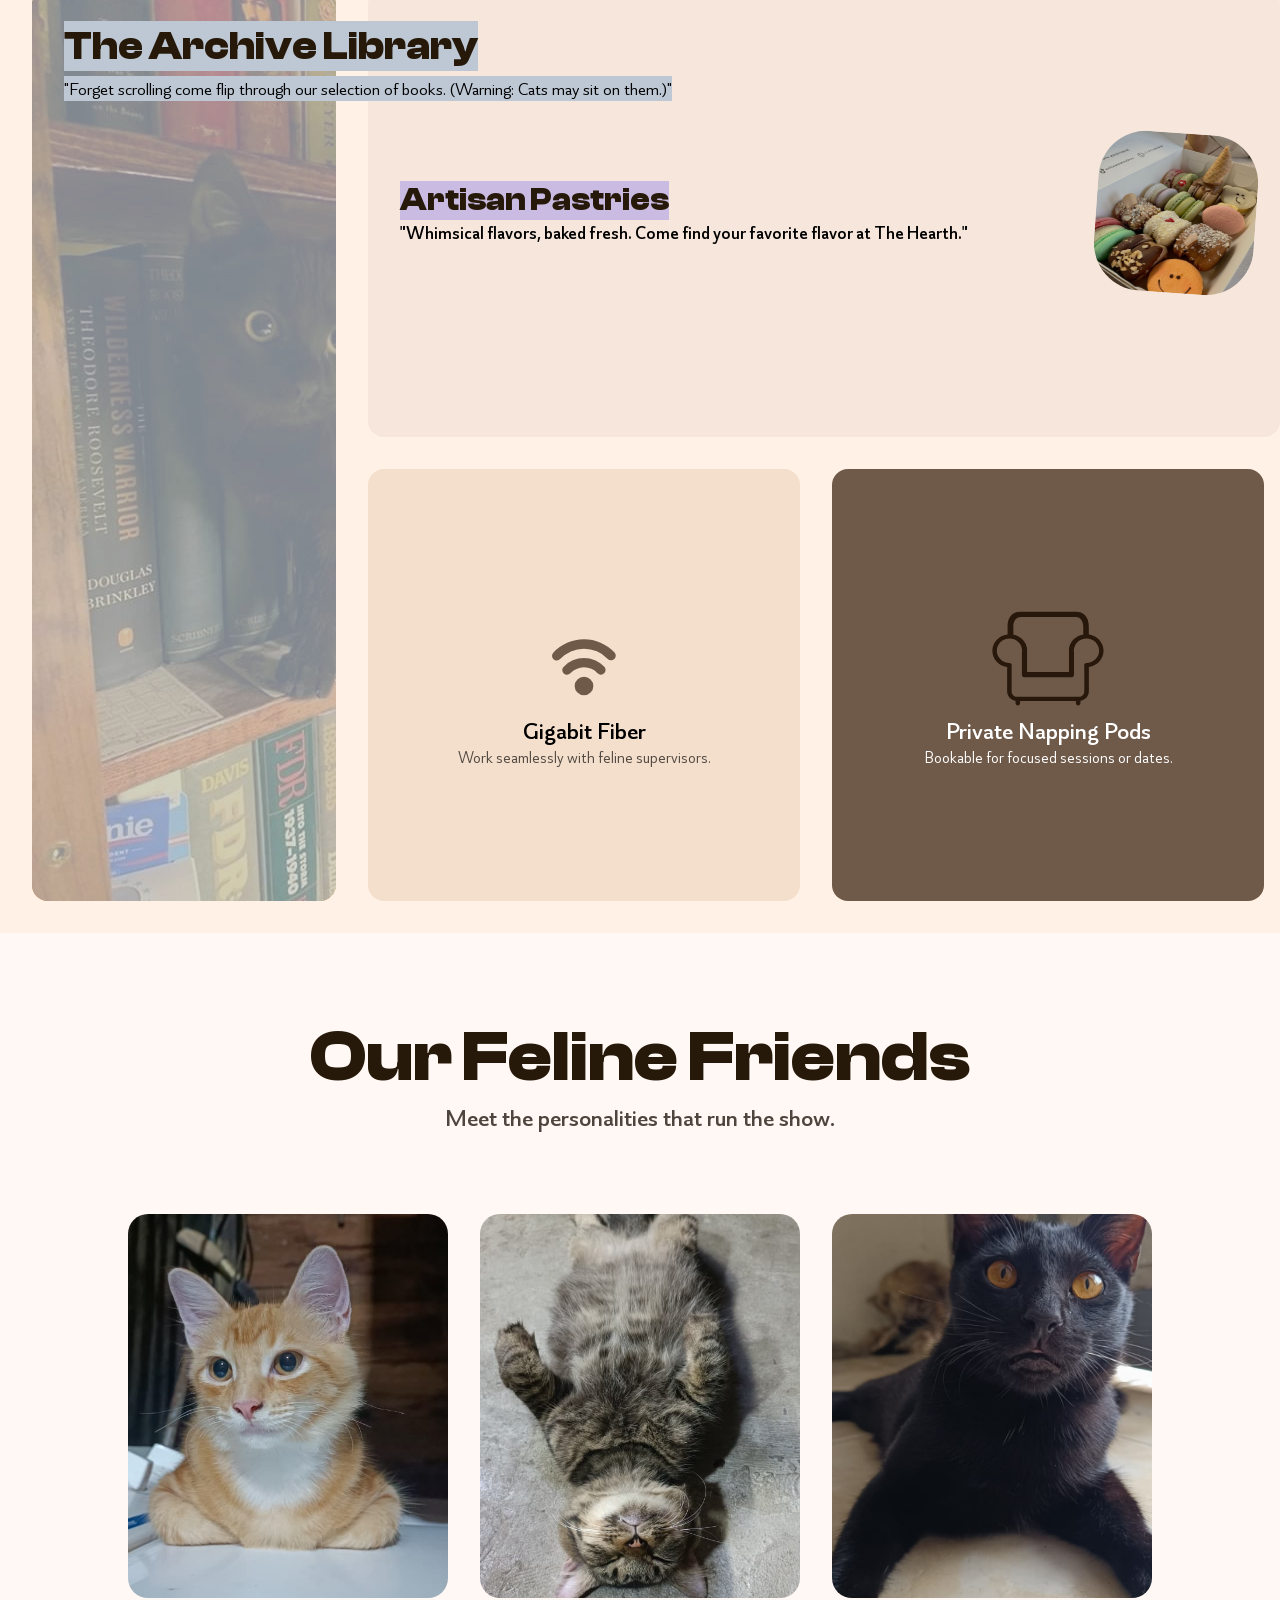
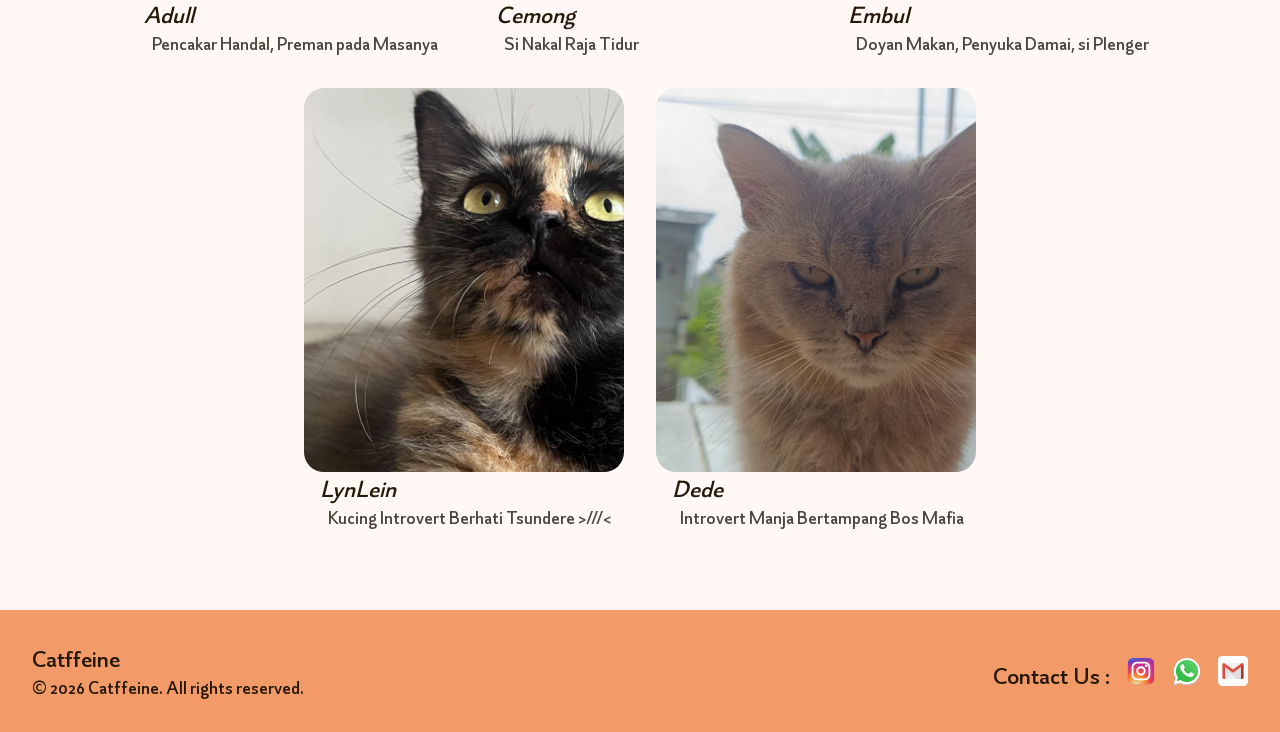
==== commit d011462f: "Add files via upload" ====
--- a/index.html
+++ b/index.html
@@ -189,4 +189,4 @@
     });
 </script>
 </body>
-</html>        
+</html>        
--- a/Index.css
+++ b/Index.css
@@ -263,6 +263,27 @@
     display: flex;
     flex-direction: column;
 }
+.wifi{
+    width: 7rem;
+}
+.wifi-tag{
+    font-weight: 500; 
+    font-size: 24px;
+}
+.wifi-desc{
+    color: #514841;
+}
+.sofa{
+    width: 7rem;
+}
+.sofa-tag{
+    font-weight: 500;
+    font-size: 24px;
+    color: white;
+}
+.sofa-desc{
+    color: white;
+}
 .nd-box{
     display: flex;
     flex-direction: row;
@@ -596,6 +617,24 @@
         padding: 0 1.5rem;
         margin-top: 2rem;
     }
+    .sofa{
+        width: 5rem;
+    }
+    .sofa-tag{
+        font-size: 18px;
+    }
+    .sofa-desc{
+        font-size: 12px;
+    }
+    .wifi{
+        width: 5rem;
+    }
+    .wifi-tag{
+        font-size: 18px;
+    }
+    .wifi-desc{
+        font-size: 12px;
+    }
     .text-box{
         margin-right: 5rem;
     }
--- a/Index.css
+++ b/Index.css
@@ -263,6 +263,27 @@
     display: flex;
     flex-direction: column;
 }
+.wifi{
+    width: 7rem;
+}
+.wifi-tag{
+    font-weight: 500; 
+    font-size: 24px;
+}
+.wifi-desc{
+    color: #514841;
+}
+.sofa{
+    width: 7rem;
+}
+.sofa-tag{
+    font-weight: 500;
+    font-size: 24px;
+    color: white;
+}
+.sofa-desc{
+    color: white;
+}
 .nd-box{
     display: flex;
     flex-direction: row;
@@ -596,6 +617,24 @@
         padding: 0 1.5rem;
         margin-top: 2rem;
     }
+    .sofa{
+        width: 5rem;
+    }
+    .sofa-tag{
+        font-size: 18px;
+    }
+    .sofa-desc{
+        font-size: 12px;
+    }
+    .wifi{
+        width: 5rem;
+    }
+    .wifi-tag{
+        font-size: 18px;
+    }
+    .wifi-desc{
+        font-size: 12px;
+    }
     .text-box{
         margin-right: 5rem;
     }
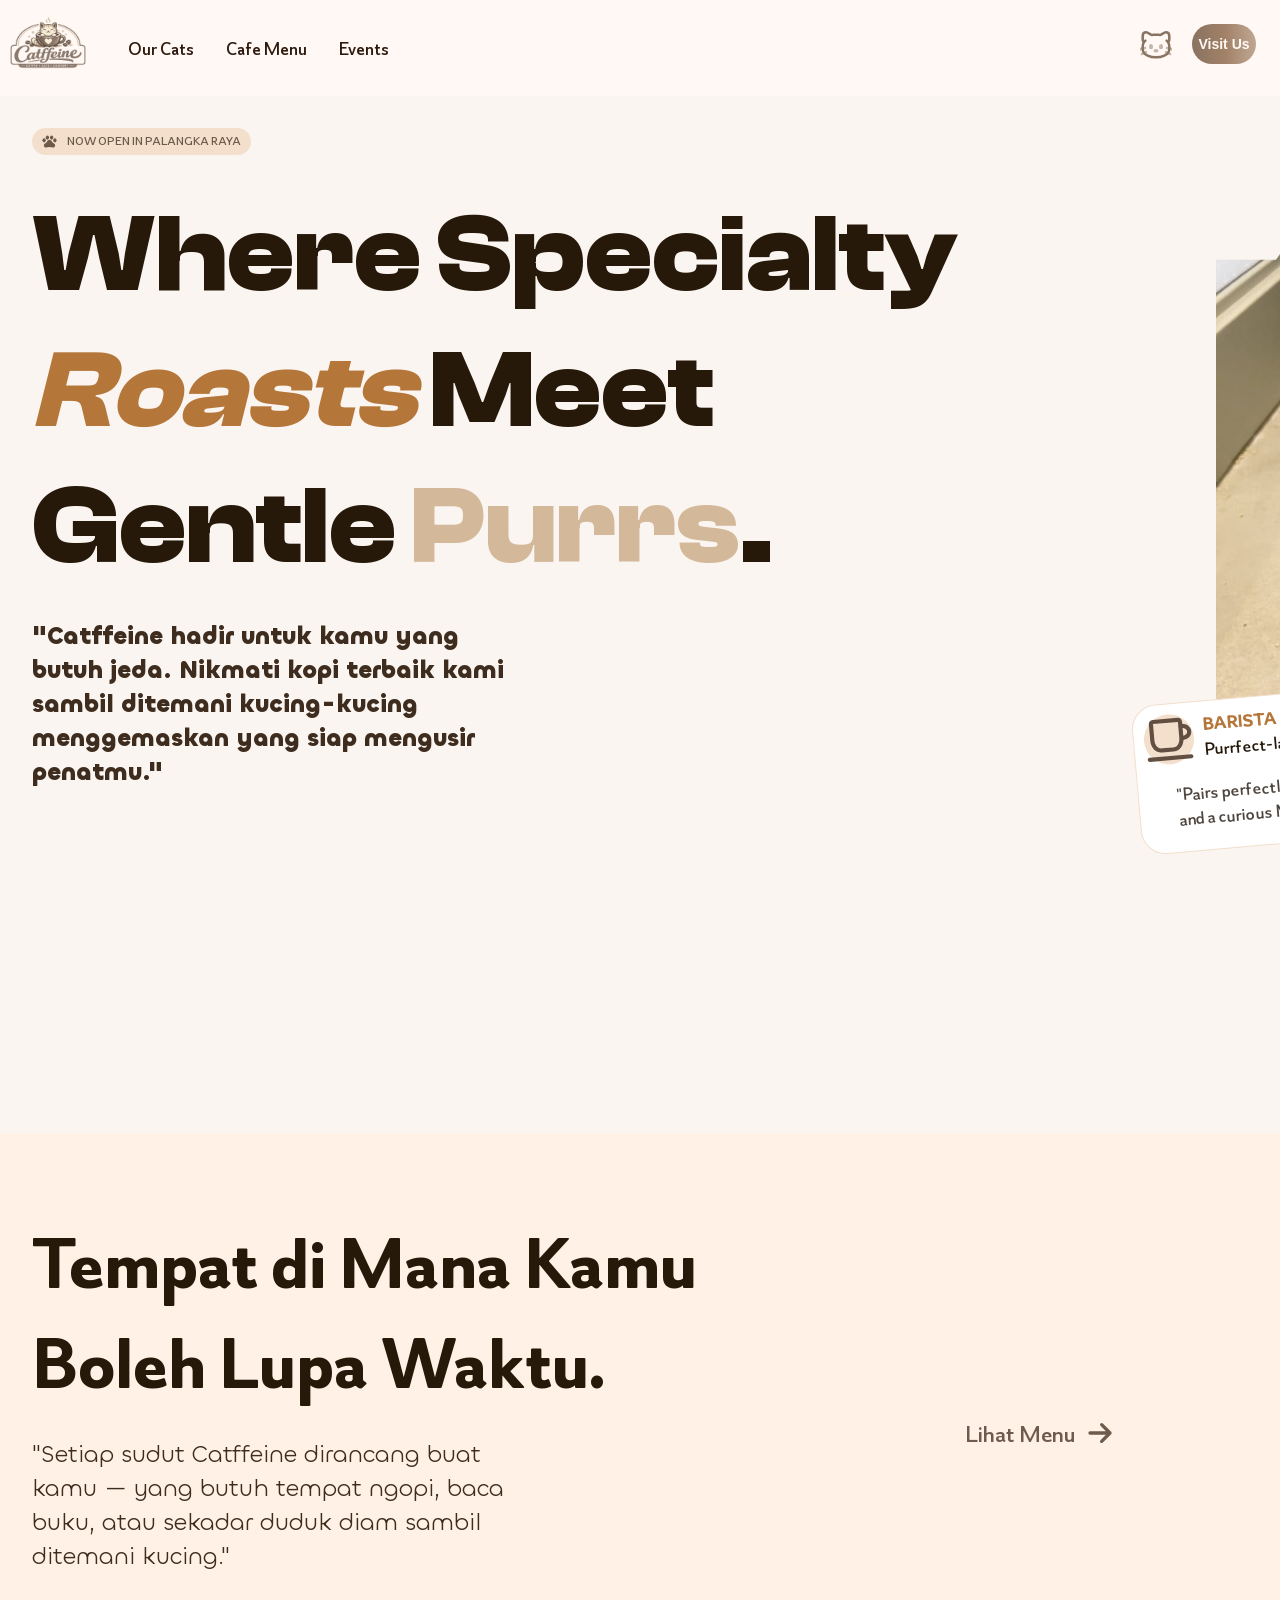
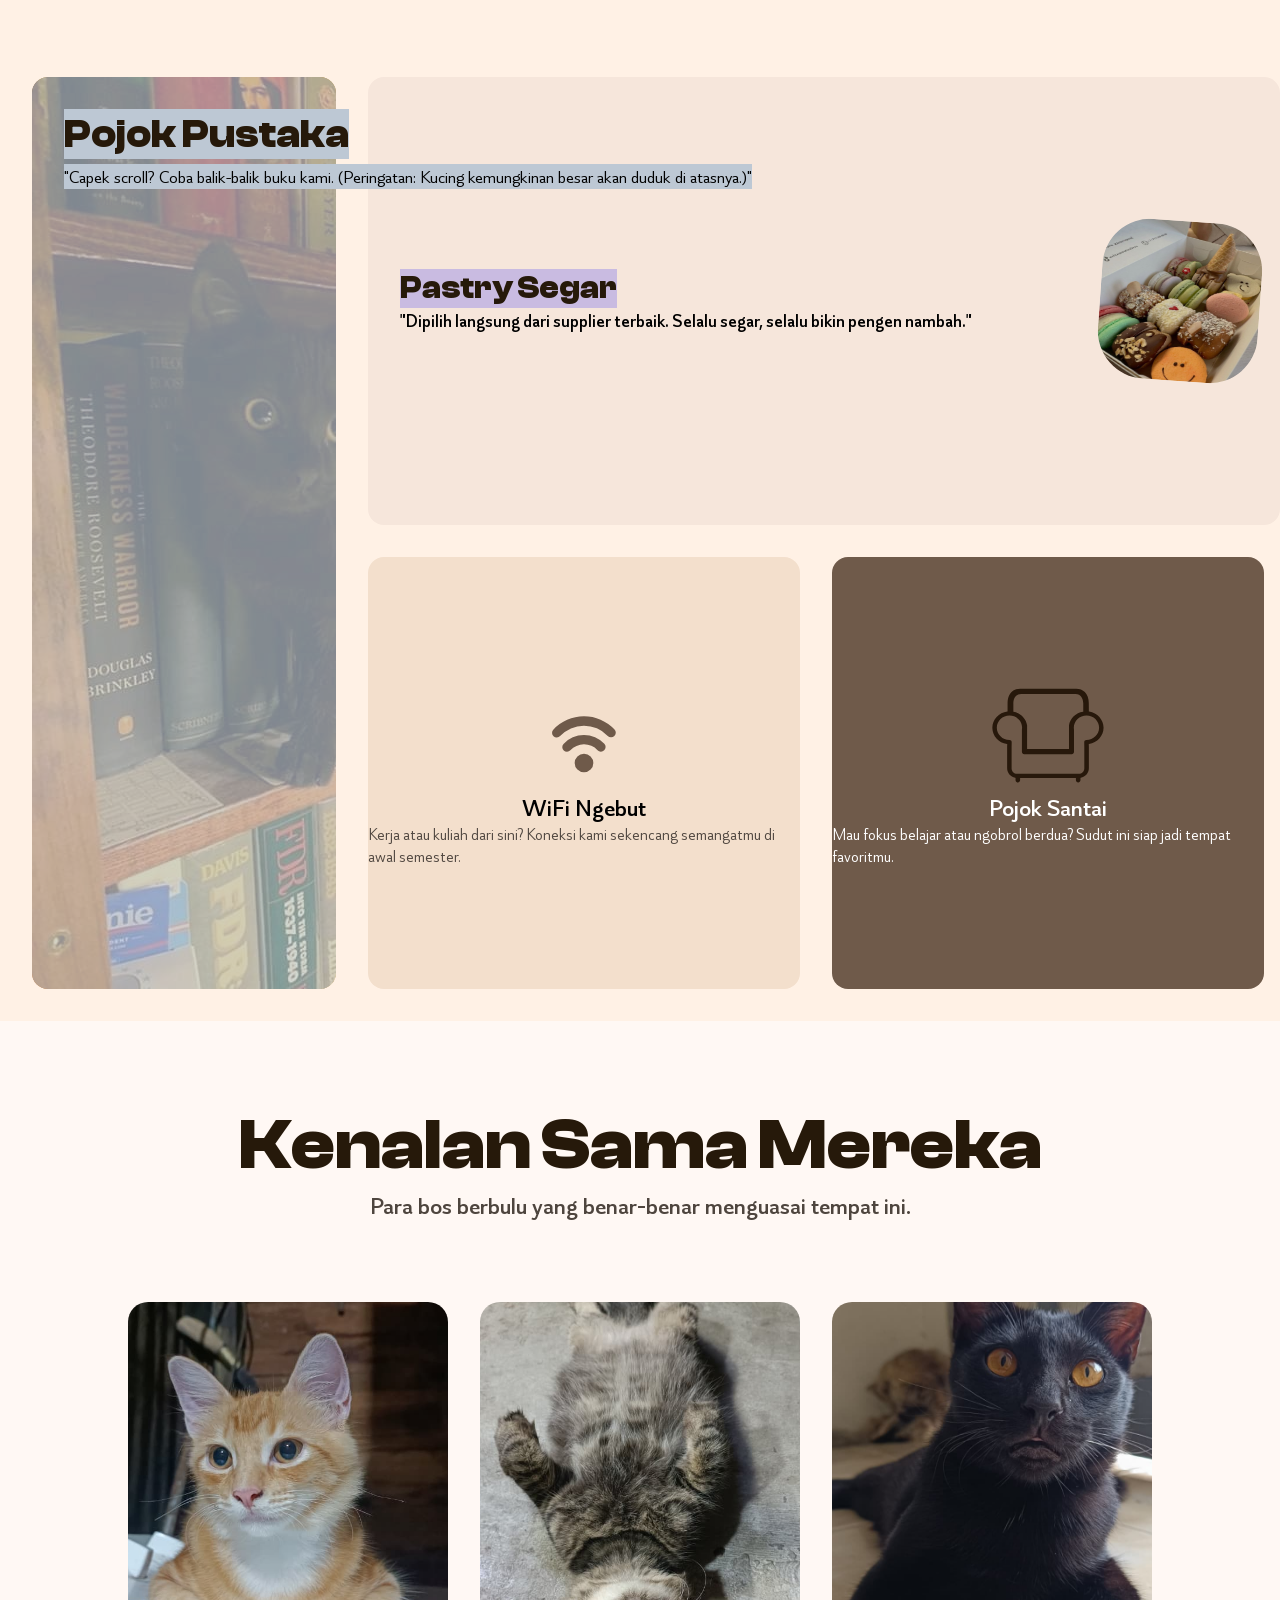
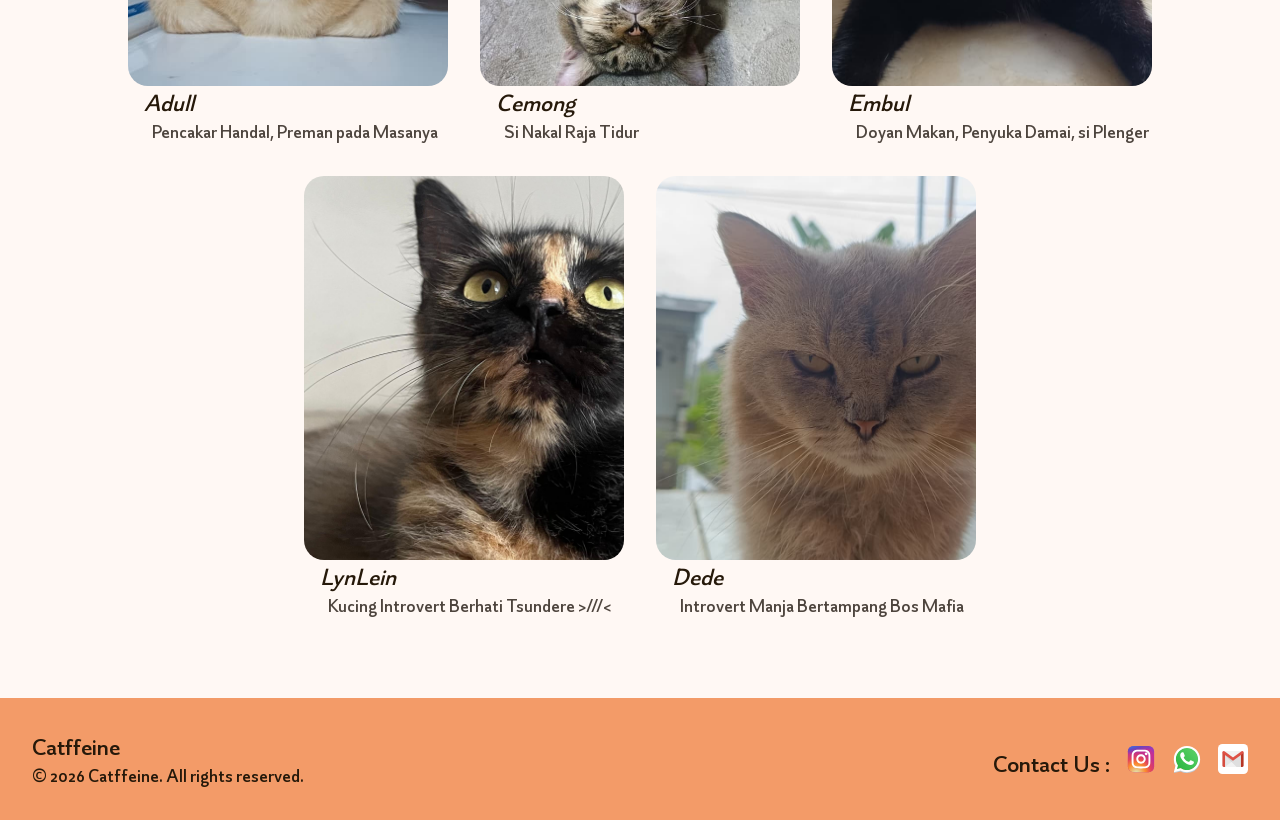
==== commit 2120b52b: "Update index.html" ====
--- a/index.html
+++ b/index.html
@@ -47,7 +47,7 @@
                 Where Specialty <span style="color: #B5763A; font-style: italic;">Roasts</span>
                 Meet Gentle <span style="color: #D4B89A;">Purrs</span>.
             </div>
-            <p class="description">"Experience the purr-fect blend of coffee and feline companionship at Catffeine, where every sip is a delight and every purr is a welcome"</p>
+            <p class="description">"Catffeine hadir untuk kamu yang butuh jeda. Nikmati kopi terbaik kami sambil ditemani kucing-kucing menggemaskan yang siap mengusir penatmu."</p>
         </div>
         <div class="content-img">
             <div class="cat-ear-wrapper">
@@ -73,36 +73,36 @@
     </div> 
     <div class="sec-content">
             <div class="sec-tagline">
-                Where Coziness Meets Convenience.
+                Tempat di Mana Kamu Boleh Lupa Waktu.
             </div>
             <div style="display: flex; flex-direction: row; justify-content: space-between;">
             <p class="sec-p">
-                "Every corner of The Hearth is designed for comfort for humans and cats alike."
-             </p>
-             <a style="text-decoration: none;" href="Menu.html">
-                 <div class="menu-btn">
-                    Our Menu
+                "Setiap sudut Catffeine dirancang buat kamu — yang butuh tempat ngopi, baca buku, atau sekadar duduk diam sambil ditemani kucing."
+            </p>
+            <a style="text-decoration: none;" href="Menu.html">
+                <div class="menu-btn">
+                    Lihat Menu
                     <img class="r-arrow" style="width: 40px;" src="Img/arrow-sm-right-svgrepo-com.svg" alt="right arrow">
-                 </div>
-             </a>
+                </div>
+            </a>
             </div>
             <div class="box-section">
-                   <div class="l-box">
+                    <div class="l-box">
                         <div class="cat-cover">
                             <div class="text-box">
-                                <div class="st-box-tag">The Archive Library</div>
+                                <div class="st-box-tag">Pojok Pustaka</div>
                                 <span style="background-color: #BDC8D4; font-size: 18px;">
-                                    "Forget scrolling come flip through our selection of books. (Warning: Cats may sit on them.)"
+                                    "Capek scroll? Coba balik-balik buku kami. (Peringatan: Kucing kemungkinan besar akan duduk di atasnya.)"
                                 </span>
                         </div>
                         </div>
-                   </div>
-                   <div class="r-box">
+                    </div>
+                    <div class="r-box">
                         <div class="nd-box">
                             <div class="nd-box-l">
-                                <div class="nd-box-tag">Artisan Pastries</div>
+                                <div class="nd-box-tag">Pastry Segar</div>
                                 <span class="nd-box-desc">
-                                    "Whimsical flavors, baked fresh. Come find your favorite flavor at The Hearth."
+                                    "Dipilih langsung dari supplier terbaik. Selalu segar, selalu bikin pengen nambah."
                                 </span>
                             </div>
                             <div class="nd-box-r">
@@ -113,19 +113,19 @@
                             <div class="rd-box">
                                 <img class="wifi"src="Img/wifi-medium-svgrepo-com.svg" alt="wifi">
                                 <span class="wifi-tag"">
-                                    Gigabit Fiber
+                                    WiFi Ngebut
                                 </span>
                                 <span class="wifi-desc">
-                                    Work seamlessly with feline supervisors.
+                                    Kerja atau kuliah dari sini? Koneksi kami sekencang semangatmu di awal semester.
                                 </span>
                             </div>
                             <div class="th-box">
                                 <img class="sofa"src="Img/sofa-svgrepo-com.svg" alt="sofa">
                                     <span class="sofa-tag">
-                                    Private Napping Pods
+                                    Pojok Santai
                                 </span>
                                 <span class="sofa-desc">
-                                    Bookable for focused sessions or dates.
+                                    Mau fokus belajar atau ngobrol berdua? Sudut ini siap jadi tempat favoritmu.
                                 </span>
                             </div>
                         </div>
@@ -134,9 +134,9 @@
     </div>
     <div id="our-cats" class="third-content">
         <div class="trd-tagline">
-            Our Feline Friends
+            Kenalan Sama Mereka
         </div>
-        <span style="color: #4E453E; font-weight: 500; font-size: 24px;">Meet the personalities that run the show.</span>
+        <span style="color: #4E453E; font-weight: 500; font-size: 24px;">Para bos berbulu yang benar-benar menguasai tempat ini.</span>
         <div class="gallery">
             <div>
                 <div class="cat-pic satu"></div>
@@ -189,4 +189,4 @@
     });
 </script>
 </body>
-</html>        +</html>        
--- a/Index.css
+++ b/Index.css
@@ -10,6 +10,10 @@
 @font-face {
     font-family: Chillax;
     src: url(Chillax-Variable.ttf);
+}
+html, body{
+    max-width: 100%;
+    overflow-x: hidden;
 }
 html{
     scroll-behavior: smooth;
@@ -376,6 +380,7 @@
     flex-direction: row;
     flex-wrap: wrap;
     justify-content: center;
+    align-content: center;
 }
 .cat-pic{
     width: 20rem;
@@ -586,7 +591,7 @@
     .rec {
         position: relative;
         margin-top: -5rem;
-        margin-left: 2rem;
+        margin-left: 5rem;
         transform: rotate(-2deg);
         width: 100%;
         max-width: 260px;
@@ -622,18 +627,34 @@
     }
     .sofa-tag{
         font-size: 18px;
+        margin-left: 1rem;
+        margin-right: 1rem;
+        margin-top: 0rem;
+        margin-bottom: 0rem;
     }
     .sofa-desc{
         font-size: 12px;
+        margin-left: 1rem;
+        margin-right: 1rem;
+        margin-top: 0rem;
+        margin-bottom: 0rem;
     }
     .wifi{
         width: 5rem;
     }
     .wifi-tag{
         font-size: 18px;
+        margin-left: 1rem;
+        margin-right: 1rem;
+        margin-top: 0rem;
+        margin-bottom: 0rem;
     }
     .wifi-desc{
         font-size: 12px;
+        margin-left: 1rem;
+        margin-right: 1rem;
+        margin-top: 0rem;
+        margin-bottom: 0rem;
     }
     .text-box{
         margin-right: 5rem;
@@ -651,7 +672,7 @@
         width: 100%;
     }
     .nd-box {
-        width: 100%;
+        width: 90%;
         height: auto;
         margin-left: 0;
         flex-direction: column;
@@ -664,6 +685,9 @@
     .rd-box, .th-box {
         width: 100%;
         height: 13rem;
+        display: flex;
+        justify-content: center;
+        align-items: center;
         margin: 1.5rem 0 0 0;
     }
     .th-box {
@@ -678,7 +702,11 @@
     .cat-pic {
         width: 16rem;
         height: 20rem;
-    }
+        
+    }
+    .dua{
+        margin-left: -4rem;
+}
 
     /* FOOTER */
     .footer {
@@ -715,4 +743,4 @@
     .rd-box, .th-box {
         height: 11rem;
     }
-}+}
--- a/Index.css
+++ b/Index.css
@@ -10,6 +10,10 @@
 @font-face {
     font-family: Chillax;
     src: url(Chillax-Variable.ttf);
+}
+html, body{
+    max-width: 100%;
+    overflow-x: hidden;
 }
 html{
     scroll-behavior: smooth;
@@ -376,6 +380,7 @@
     flex-direction: row;
     flex-wrap: wrap;
     justify-content: center;
+    align-content: center;
 }
 .cat-pic{
     width: 20rem;
@@ -586,7 +591,7 @@
     .rec {
         position: relative;
         margin-top: -5rem;
-        margin-left: 2rem;
+        margin-left: 5rem;
         transform: rotate(-2deg);
         width: 100%;
         max-width: 260px;
@@ -622,18 +627,34 @@
     }
     .sofa-tag{
         font-size: 18px;
+        margin-left: 1rem;
+        margin-right: 1rem;
+        margin-top: 0rem;
+        margin-bottom: 0rem;
     }
     .sofa-desc{
         font-size: 12px;
+        margin-left: 1rem;
+        margin-right: 1rem;
+        margin-top: 0rem;
+        margin-bottom: 0rem;
     }
     .wifi{
         width: 5rem;
     }
     .wifi-tag{
         font-size: 18px;
+        margin-left: 1rem;
+        margin-right: 1rem;
+        margin-top: 0rem;
+        margin-bottom: 0rem;
     }
     .wifi-desc{
         font-size: 12px;
+        margin-left: 1rem;
+        margin-right: 1rem;
+        margin-top: 0rem;
+        margin-bottom: 0rem;
     }
     .text-box{
         margin-right: 5rem;
@@ -651,7 +672,7 @@
         width: 100%;
     }
     .nd-box {
-        width: 100%;
+        width: 90%;
         height: auto;
         margin-left: 0;
         flex-direction: column;
@@ -664,6 +685,9 @@
     .rd-box, .th-box {
         width: 100%;
         height: 13rem;
+        display: flex;
+        justify-content: center;
+        align-items: center;
         margin: 1.5rem 0 0 0;
     }
     .th-box {
@@ -678,7 +702,11 @@
     .cat-pic {
         width: 16rem;
         height: 20rem;
-    }
+        
+    }
+    .dua{
+        margin-left: -4rem;
+}
 
     /* FOOTER */
     .footer {
@@ -715,4 +743,4 @@
     .rd-box, .th-box {
         height: 11rem;
     }
-}+}
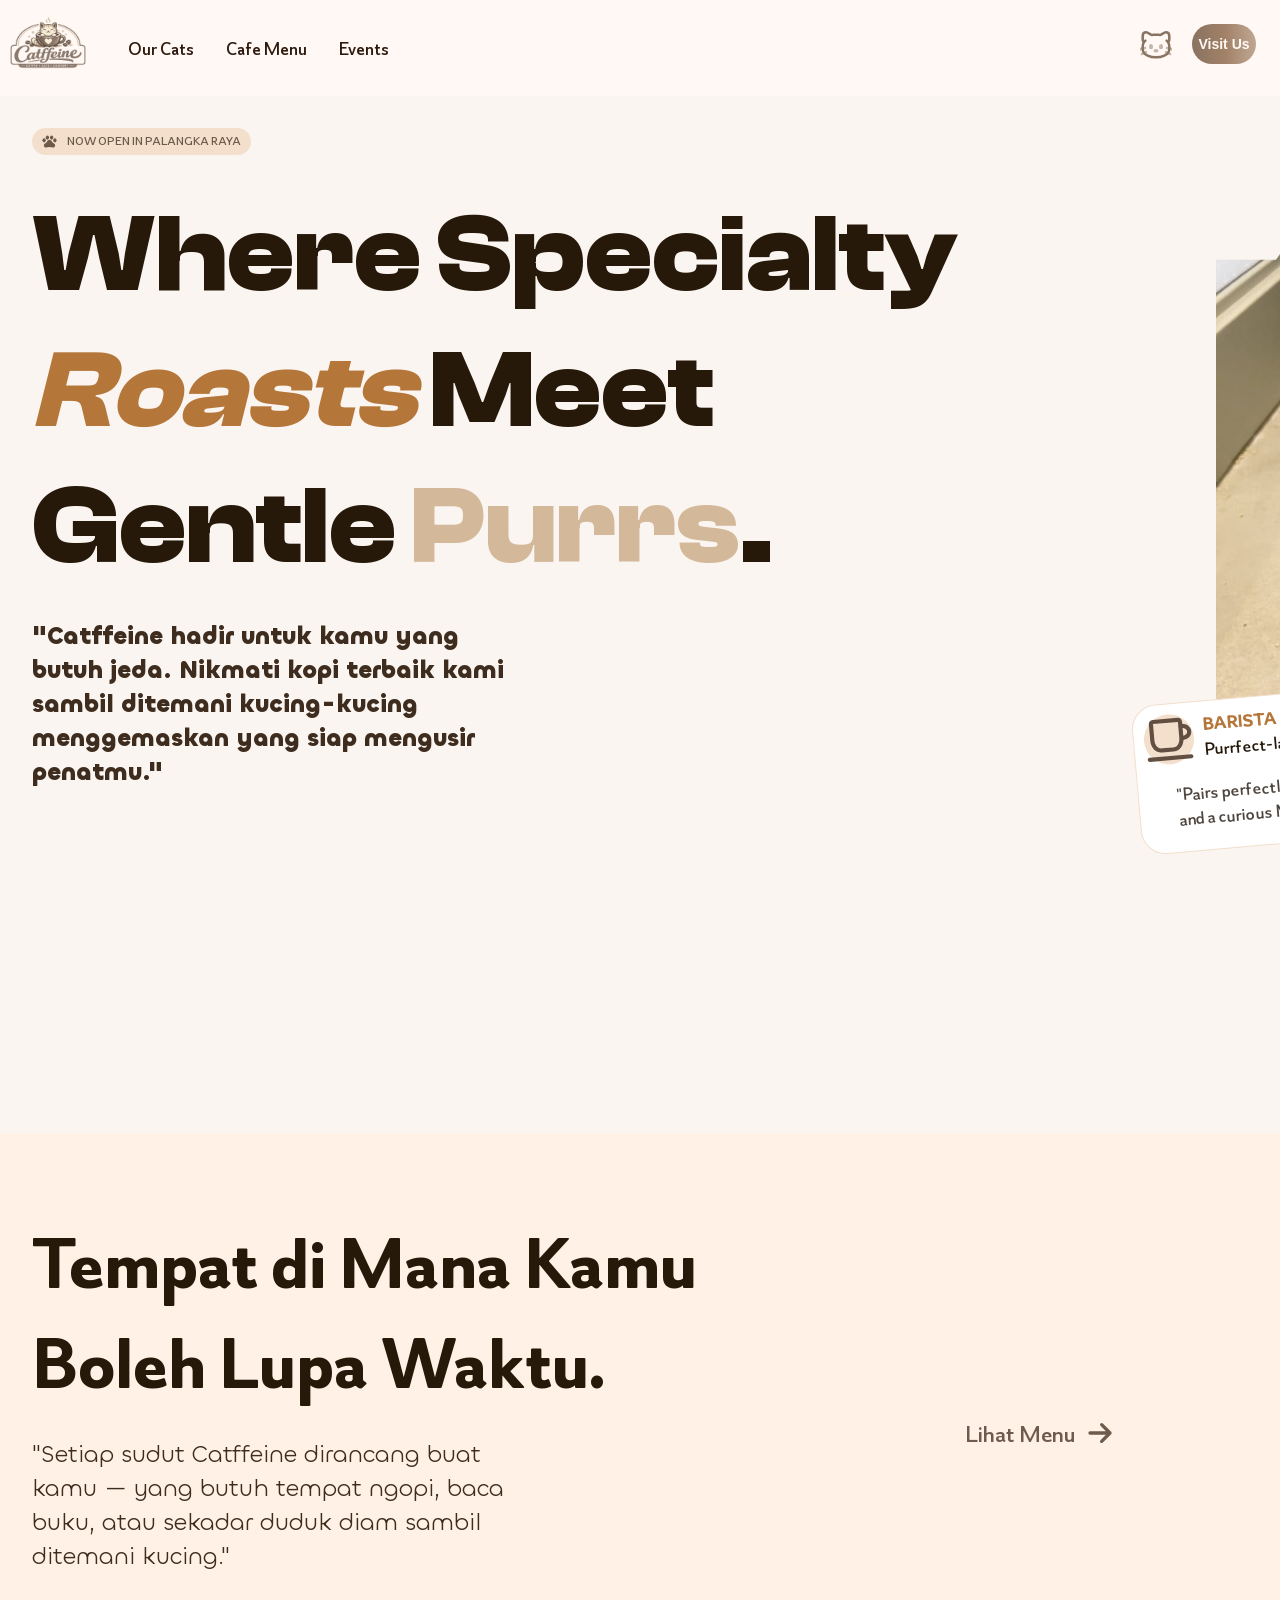
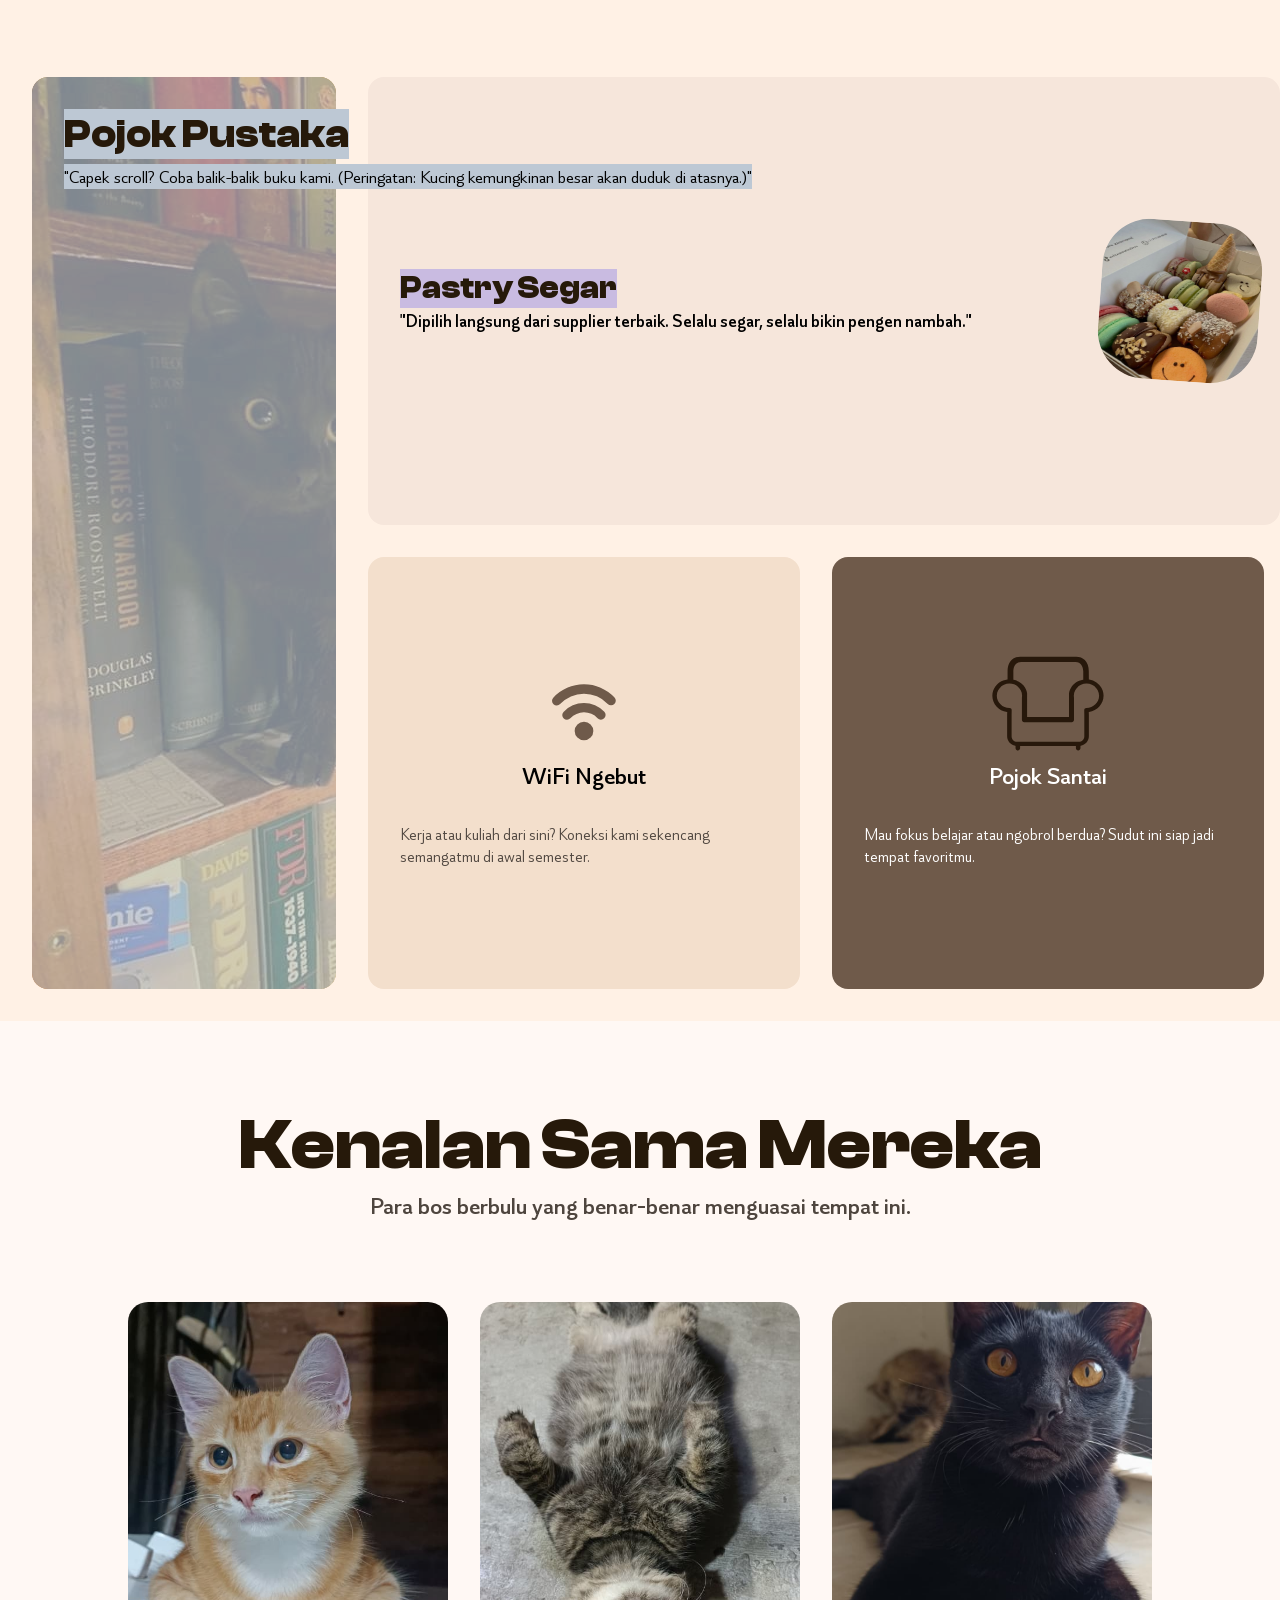
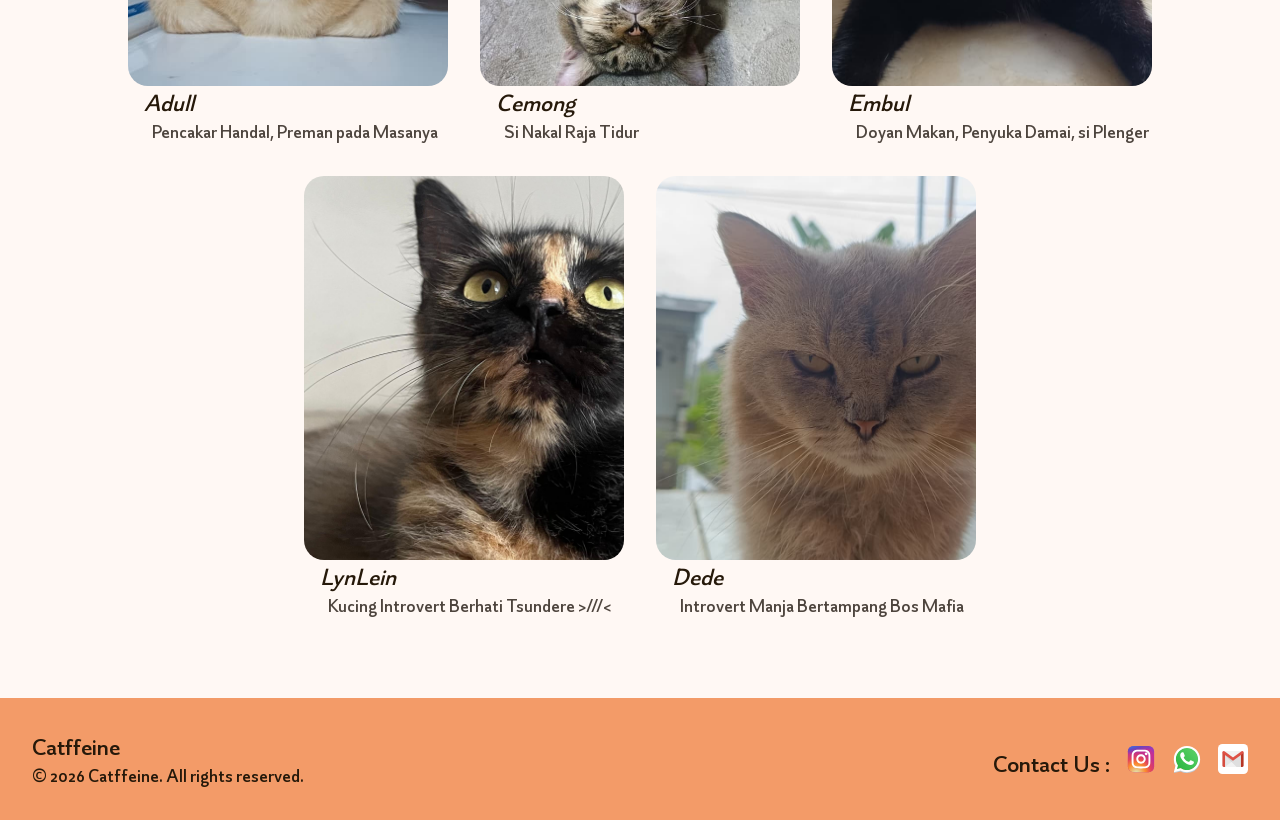
==== commit ce5b8fa9: "Update index.html" ====
--- a/index.html
+++ b/index.html
@@ -28,12 +28,12 @@
                 <span></span>
                 <span></span>
             </button>
-            <div class="mobile-nav" id="mobileNav">
-                <a href="#our-cats">Our Cats</a>
-                <a href="Menu.html">Cafe Menu</a>
-                <a href="Event.html">Events</a>
-            </div>
         </div>
+    </div>
+    <div class="mobile-nav" id="mobileNav">
+        <a href="#our-cats">Our Cats</a>
+        <a href="Menu.html">Cafe Menu</a>
+        <a href="Event.html">Events</a>
     </div>
     <div class="open-sign">
         <svg class="cat-paw" fill="#6F5A4A" viewBox="0 0 512 512" xmlns="http://www.w3.org/2000/svg"><g id="SVGRepo_bgCarrier" stroke-width="0"></g><g id="SVGRepo_tracerCarrier" stroke-linecap="round" stroke-linejoin="round"></g><g id="SVGRepo_iconCarrier"><title>ionicons-v5-n</title><path d="M442.8,361.82C434,336.72,413.49,324,393.69,311.7c-17.23-10.71-33.5-20.83-44.14-39C320.22,222.37,304.11,192,256.06,192s-64.21,30.38-93.61,80.69c-10.65,18.21-27,28.35-44.25,39.08-19.8,12.31-40.27,25-49.1,50.05A78.06,78.06,0,0,0,64,390.11C64,430.85,96.45,464,132.4,464s83.31-18.13,123.76-18.13S343.31,464,379.71,464,448,430.85,448,390.11A78.3,78.3,0,0,0,442.8,361.82Z"></path><ellipse cx="72" cy="216" rx="56" ry="72"></ellipse><ellipse cx="184" cy="120" rx="56" ry="72"></ellipse><ellipse cx="328" cy="120" rx="56" ry="72"></ellipse><ellipse cx="440" cy="216" rx="56" ry="72"></ellipse></g></svg>
--- a/Index.css
+++ b/Index.css
@@ -276,6 +276,7 @@
 }
 .wifi-desc{
     color: #514841;
+    margin: 2rem;
 }
 .sofa{
     width: 7rem;
@@ -287,6 +288,7 @@
 }
 .sofa-desc{
     color: white;
+    margin: 2rem;
 }
 .nd-box{
     display: flex;
--- a/Index.css
+++ b/Index.css
@@ -276,6 +276,7 @@
 }
 .wifi-desc{
     color: #514841;
+    margin: 2rem;
 }
 .sofa{
     width: 7rem;
@@ -287,6 +288,7 @@
 }
 .sofa-desc{
     color: white;
+    margin: 2rem;
 }
 .nd-box{
     display: flex;
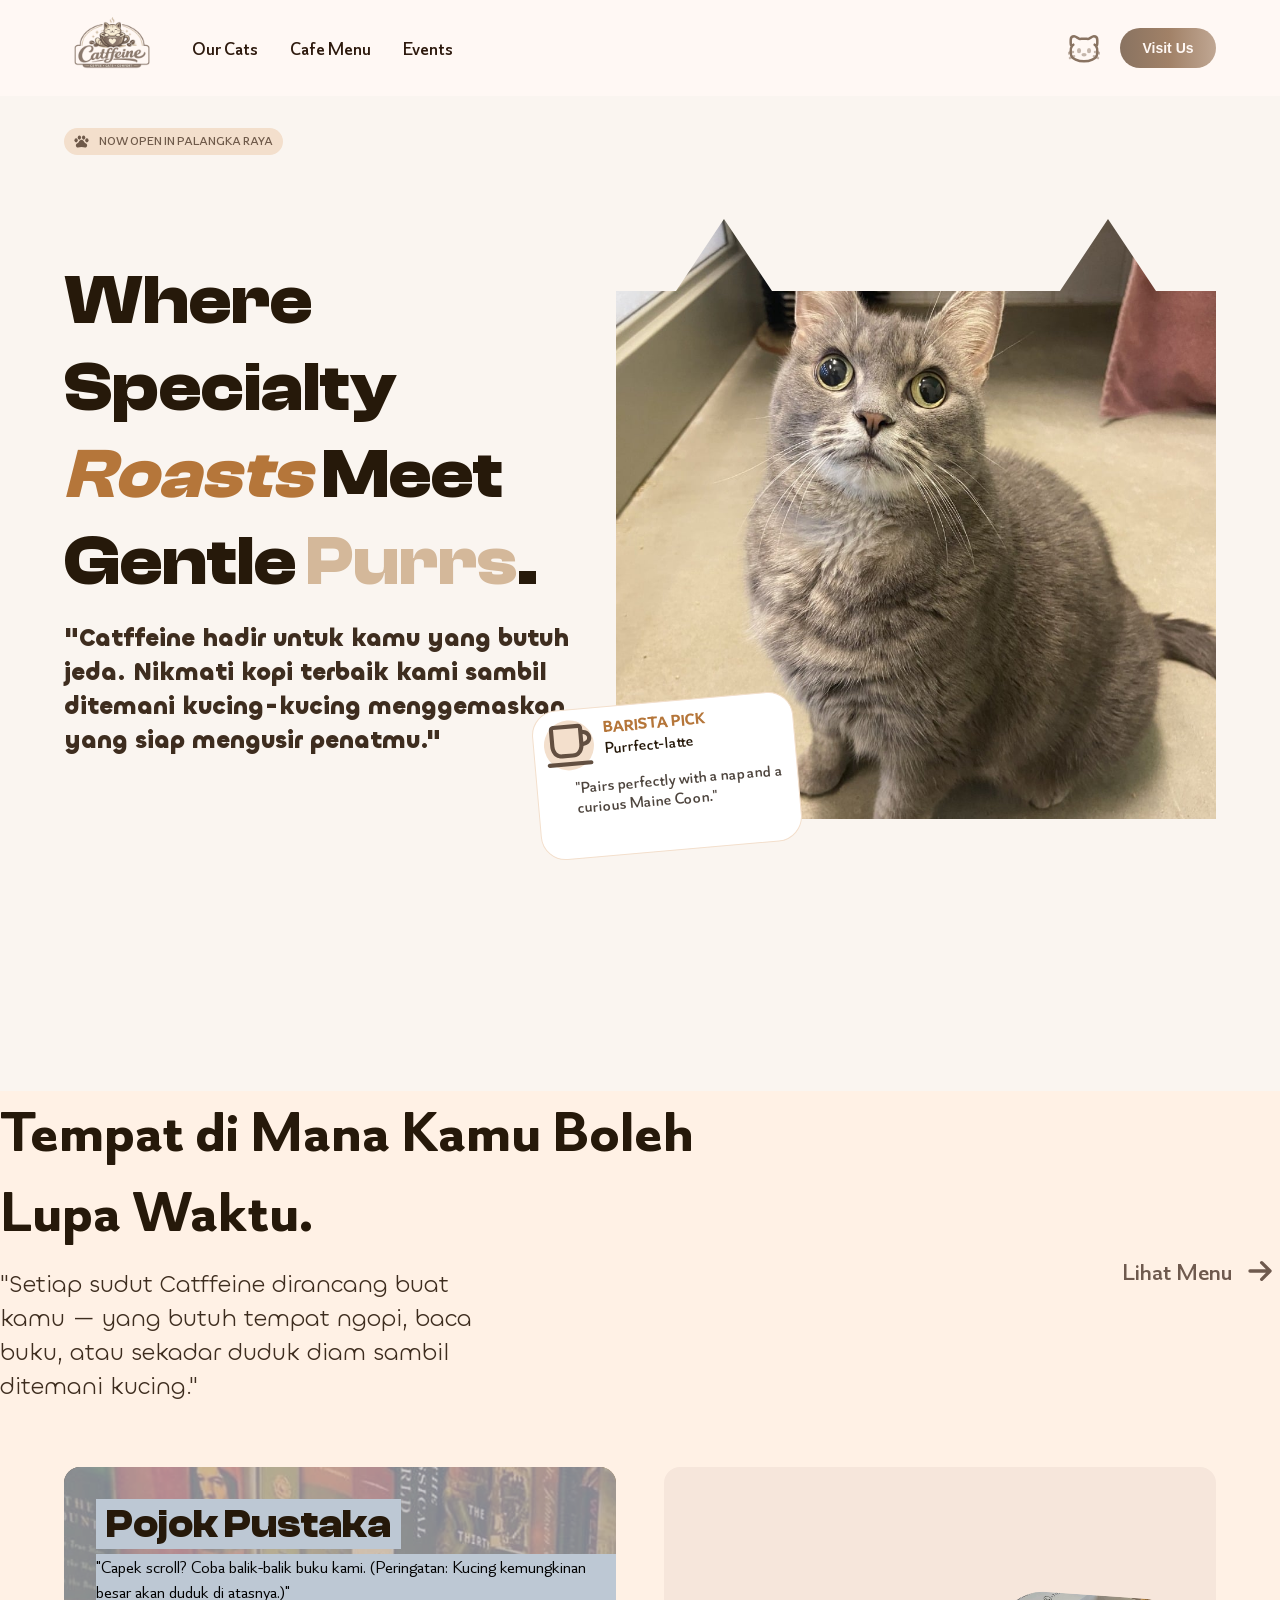
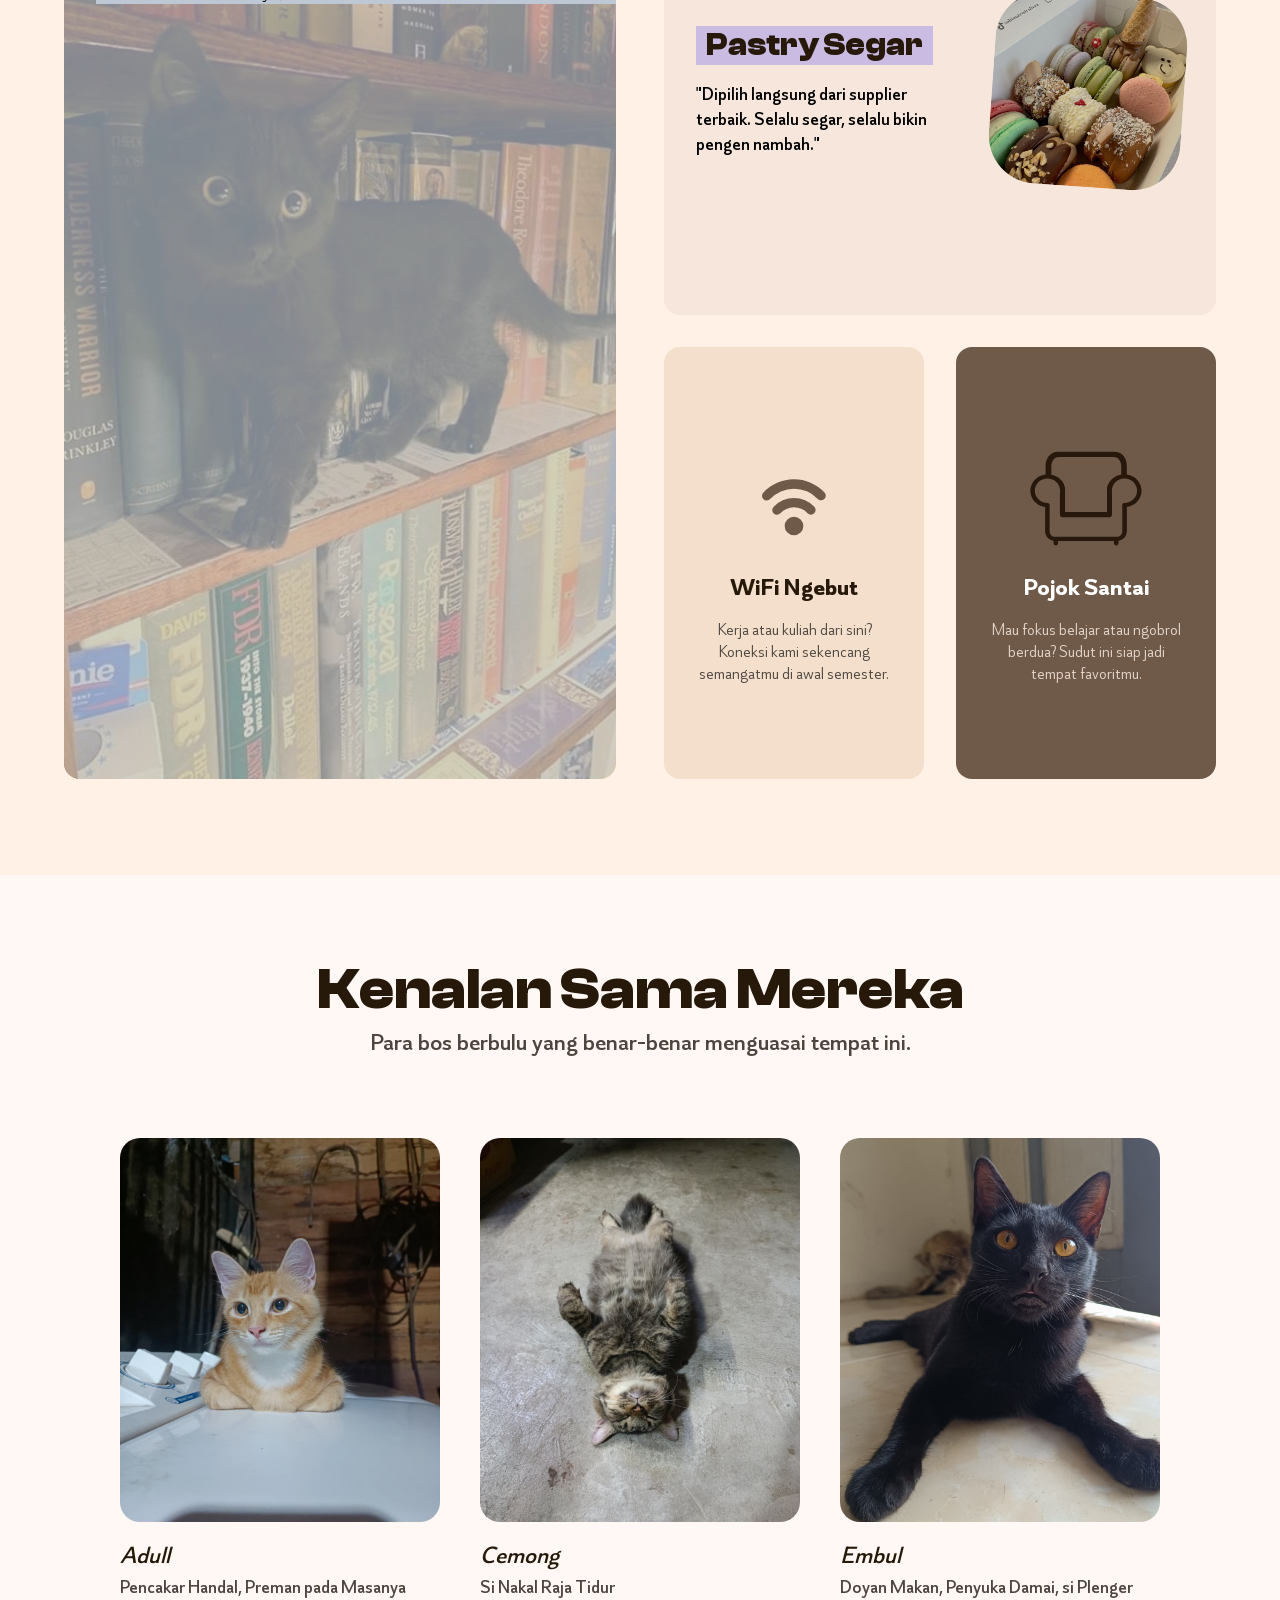
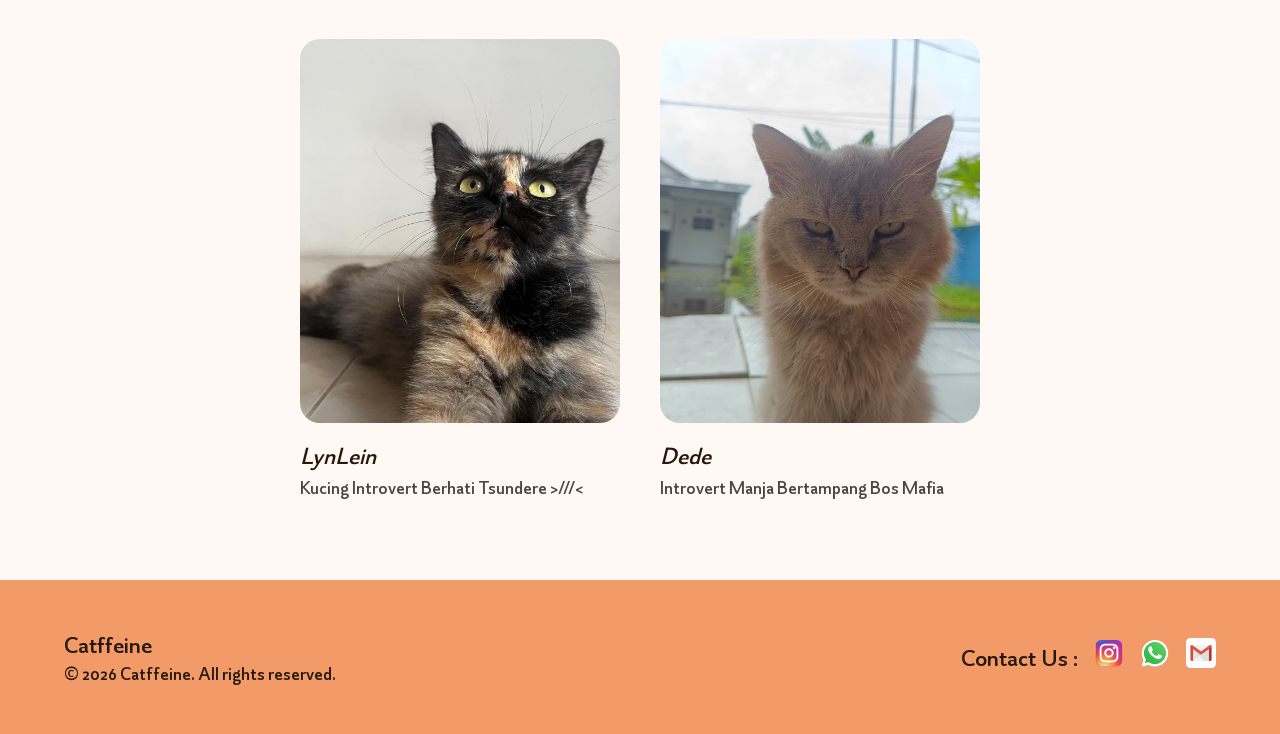
==== commit 4b3bab40: "Update index.html" ====
--- a/index.html
+++ b/index.html
@@ -112,7 +112,7 @@
                         <div style="display: flex; flex-direction: row;">
                             <div class="rd-box">
                                 <img class="wifi"src="Img/wifi-medium-svgrepo-com.svg" alt="wifi">
-                                <span class="wifi-tag"">
+                                <span class="wifi-tag">
                                     WiFi Ngebut
                                 </span>
                                 <span class="wifi-desc">
--- a/Index.css
+++ b/Index.css
@@ -1,7 +1,6 @@
 @font-face {
     font-family: Alpino;
     src: url(Alpino-Variable.ttf);
-
 }
 @font-face {
     font-family: ClashDisplay;
@@ -25,12 +24,18 @@
     box-sizing: border-box;
     font-family: Alpino;
 }
+
+/* ══════════════════════════════════
+   HEADER & NAVIGATION
+══════════════════════════════════ */
 .head_container{
     display: flex;
     background-color: #FFF8F4;
     justify-content: space-between;
     flex-direction: row;
     font-family: Alpino;
+    padding: 0 5%; /* Aligns perfectly with the grid below */
+    align-items: center;
 }
 .logo{
     width: 6rem;   
@@ -65,8 +70,9 @@
 }
 .R_nav{
     display: flex;
-    margin: 1.5rem;
+    margin: 1.5rem 0;
     gap: 20px;
+    align-items: center;
 }
 .Visit_us_btn{
     color: #FFF8F4;
@@ -74,10 +80,11 @@
     border-radius: 2rem;
     background-image: linear-gradient(to right, #897361 0%,  #a18167 51%, #C0A793 100%);
     height:2.5rem;
-    width: 4rem;
+    width: 6rem; /* Expanded slightly to ensure text doesn't wrap or clip */
     font-weight: bold;
     font-size: 14px;
     transition: 0.3s ease-in-out;
+    cursor: pointer;
 }
 :hover.Visit_us_btn{
     transform: translateY(-2px);
@@ -91,11 +98,12 @@
     height: 2.5rem;
     border: none;
     background-color: #ffffff00;
+    cursor: pointer;
 }
 .open-sign{
     display: flex;
     gap: 10px;
-    margin: 2rem;
+    margin: 2rem 5%; /* Aligns with screen edges */
     background-color: #F3DFCC;
     width: fit-content;
     font-size: 12px;
@@ -107,43 +115,57 @@
 .cat-paw{
     width: 15px;
 }
-.content-container{
-    display: flex;
-    flex-direction: row;
-    gap: 10rem;
-}
-.content{
-    display: flex;
-    flex-direction: column;
-    margin-left: 2rem;
+
+/* ══════════════════════════════════
+   HERO / CONTENT SECTION
+══════════════════════════════════ */
+.content-container {
+    display: flex;
+    flex-direction: row;
+    justify-content: space-between; /* Spreads content to far left and right edges */
+    align-items: center;
+    width: 100%;
+    max-width: 100%; 
+    padding: 2rem 5%;  /* Dynamic screen-edge buffer line */
+    box-sizing: border-box;
+}
+.content {
+    display: flex;
+    flex-direction: column;
     color: #26190A;
-    font-size: 110px;
+    font-size: clamp(3.5rem, 5.5vw, 110px); 
     font-weight: bolder;
-    font-family:  ClashDisplay;
-}
-.slogan{
-    width: 64rem;
-}
-.description{
-    font-size: 24px;
-    width:  30rem;
+    font-family: ClashDisplay;
+    flex: 1;
+}
+.slogan {
+    width: 100%;          
+    max-width: 64rem;
+}
+.description {
+    font-size: 24px;
+    width: 100%;
+    max-width: 35rem;
     color: #3E2D1F;
     font-family: Chillax;
+    margin-top: 1rem;
 }
 .content-img {
     border-radius: 16px;
     position: relative;
-}
-
+    flex-shrink: 0;
+}
 .princess {
-    width: 600px;
+    width: 100%;
+    max-width: 600px;     
+    min-width: 340px;
+    height: auto;
+    display: block;
     transition: transform 0.4s ease;
 }
-
 .content-img:hover .princess {
     transform: rotate(2deg) scale(1.05); 
 }
-
 .cat-ear-wrapper {
     clip-path: polygon(
         0% 12%,
@@ -160,6 +182,8 @@
     border-radius: 0 0 16px 16px;
     width: fit-content;
 }
+
+/* Floating Barista Card Badge */
 .rec{
     display: flex;
     flex-direction: row;
@@ -182,33 +206,51 @@
     justify-content: center;
     align-items: center;
     border-radius: 25px;
+    flex-shrink: 0;
 }
 .rec-desc{
-    font-size: 18px;
+    font-size: 16px;
     font-weight: 500;
     color: #4E453E;
     margin-left: 10px;
-}
-.sec-content{
-    display: flex;
-    margin-top: 20rem;
-    padding-bottom: 2rem;
+    line-height: 1.3;
+}
+
+/* ══════════════════════════════════
+   SECOND SECTION (GRID DECK)
+══════════════════════════════════ */
+.sec-content {
+    display: flex;
+    margin-top: 15rem;   
+    padding-bottom: 6rem;
     background-color: #FFF1E5;
     flex-direction: column;
+    width: 100%;
+}
+
+/* Header row layout context helper inside the secondary section */
+.sec-header-row {
+    display: flex;
+    flex-direction: row;
+    justify-content: space-between;
+    align-items: flex-end;
+    width: 100%;
+    padding: 5rem 5% 0 5%;
+    box-sizing: border-box;
 }
 .sec-tagline{
-    font-size: 72px;
+    font-size: clamp(2.5rem, 4.5vw, 72px);
     font-weight: bold;
     color: #26190A;
-    width: 50rem;
-    margin: 5rem 2rem 0rem 2rem;
+    max-width: 50rem;
+    margin: 0;
 }
 .sec-p{
     font-size: 24px;
-    width: 30rem;
+    max-width: 30rem;
     color: #3E2D1F;
     font-family: Chillax;
-    margin-left: 2rem;
+    margin: 1rem 0 0 0;
 }
 .menu-btn{
     color :#6F5A4E;
@@ -216,26 +258,40 @@
     align-items: center;
     font-size: 24px;
     font-weight: 500;
-    margin-right: 10rem;
+    text-decoration: none;
+    white-space: nowrap;
 }
 .r-arrow{
-    margin-left: 5px;
+    margin-left: 8px;
     transition: transform 0.3s ease-in-out;
 }
 .menu-btn:hover .r-arrow{
     transform: translateX(5px);
-    transition: transform 0.3s ease-in-out;
-}
-.box-section{
-    display: flex;
-    margin-top: 5rem;
-}
-.l-box{
-    width: 57rem;
+}
+
+/* Card Section Frame Layout */
+.box-section {
+    display: flex;
+    flex-direction: row;
+    justify-content: space-between; /* Spreads cards fully across margins */
+    gap: 3rem;          
+    padding: 0 5%;
+    width: 100%;
+    margin-top: 4rem;
+    box-sizing: border-box;
+}
+
+/* LEFT SIDE BIG IMAGE BOX */
+.l-box {
+    flex: 1;               
+    max-width: 57rem;     
     height: 57rem;
     border-radius: 16px;
-    margin: 0 0 0 2rem;
+    margin: 0;           
     background-image: url("Img/books-and-cats-v0-r446j1r9a8941.jpg");
+    background-size: cover;
+    background-position: center;
+    position: relative;    
 }
 .cat-cover{
     width: 100%;
@@ -252,9 +308,9 @@
     flex-direction: column;
     margin: 2rem 0rem 0rem 2rem;
     position: absolute;
+    z-index: 2;
 }
 .st-box-tag{
-    font-size: 32px;
     font-weight: bold;
     color: #26190A;
     font-family: ClashDisplay;
@@ -262,114 +318,134 @@
     width: fit-content;
     font-size: 40px;
     margin-bottom: 0.3rem;
-}
-.r-box{
-    display: flex;
-    flex-direction: column;
-}
-.wifi{
-    width: 7rem;
-}
-.wifi-tag{
-    font-weight: 500; 
-    font-size: 24px;
-}
-.wifi-desc{
-    color: #514841;
-    margin: 2rem;
-}
-.sofa{
-    width: 7rem;
-}
-.sofa-tag{
-    font-weight: 500;
-    font-size: 24px;
-    color: white;
-}
-.sofa-desc{
-    color: white;
-    margin: 2rem;
-}
-.nd-box{
-    display: flex;
-    flex-direction: row;
-    width: 57rem;
+    padding: 0 10px;
+}
+
+/* RIGHT SIDE CARD CONTAINER WRAPPER */
+.r-box {
+    display: flex;
+    flex-direction: column;
+    gap: 2rem;
+    flex: 1;              
+    max-width: 57rem;
+}
+.nd-box {
+    display: flex;
+    flex-direction: row;
+    width: 100%;      
     height: 28rem;
     border-radius: 16px;
-    margin: 0 0 0 2rem;
+    margin: 0;    
     background-color: #F6E6DB;
+    justify-content: space-between;
+    align-items: center;
+    box-sizing: border-box;
 }
 .nd-box-l{
     display: flex;
     align-items: baseline;
     justify-content: center;
     flex-direction: column;
+    padding: 2rem;
 }
 .nd-box-tag{
-    font-size: 32px;
     font-weight: bold;
     color: #26190A;
     font-family: ClashDisplay;
     background-color: #C9BBE1;
     width: fit-content;
     font-size: 32px;
-    margin-left: 2rem;
+    padding: 0 10px;
 }
 .nd-box-desc{ 
     font-size: 18px;
-    margin-left: 2rem;
+    margin-top: 1rem;
     font-weight: 500;
 }
 .nd-box-r{
     display: flex;
     align-items: center;
-    justify-content: end;
-    width: 18rem;
+    justify-content: center;
+    padding-right: 2rem;
 }
 .snack{
-    width: 10rem;
-    height: 10rem;
+    width: 12rem;
+    height: 12rem;
     border-radius: 3rem;
-    transform:  rotate(4deg);
+    transform: rotate(4deg);
+    object-fit: cover;
 }
 .nd-box:hover .snack{
     transform: rotate(0deg);
     transition: transform 0.2s ease-in-out;
 }
-.rd-box{
-    display: flex;
-    flex-direction: column;
-    width: 27rem;
+
+/* BOTTOM SQUARES LAYOUT FRAME */
+.r-box > div:last-child {
+    display: flex;
+    flex-direction: row;
+    gap: 2rem;
+    width: 100%;
+}
+.rd-box, .th-box {
+    flex: 1;        
+    width: 100%;
     height: 27rem;
     border-radius: 16px;
-    margin: 2rem 0 0 2rem;
+    margin: 0;         
     background-color: #F3DFCC;
+    display: flex;
+    flex-direction: column;
     justify-content: center;
     align-items: center;
     font-family: Alpino;
-}
-.th-box{
-    display: flex;
-    flex-direction: column;
-    width: 27rem;
-    height: 27rem;
-    border-radius: 16px;
-    margin: 2rem 0 0 2rem;
+    padding: 2rem;
+    box-sizing: border-box;
+    text-align: center;
+}
+.th-box {
     background-color: #6F5A4A;
-    justify-content: center;
-    align-items: center;
-    font-family: Alpino;
-}
+}
+.wifi{
+    width: 7rem;
+    margin-bottom: 1rem;
+}
+.wifi-tag{
+    font-weight: bold; 
+    font-size: 24px;
+    color: #26190A;
+}
+.wifi-desc{
+    color: #514841;
+    margin: 1rem 0 0 0;
+}
+.sofa{
+    width: 7rem;
+    margin-bottom: 1rem;
+}
+.sofa-tag{
+    font-weight: bold;
+    font-size: 24px;
+    color: white;
+}
+.sofa-desc{
+    color: #E2D4C9;
+    margin: 1rem 0 0 0;
+}
+
+/* ══════════════════════════════════
+   THIRD SECTION (GALLERY)
+══════════════════════════════════ */
 .third-content{
     display: flex;
     flex-direction: column;
     justify-content: center;
     align-items: center;
     background-color: #FFF8F4;
-    padding: 5rem 2rem 5rem 2rem;
+    padding: 5rem 5%;
 }
 .trd-tagline{
-    font-size: 72px;
+    font-size: clamp(2.5rem, 4.5vw, 72px);
     font-weight: bold;
     color: #26190A;
     font-family: ClashDisplay;
@@ -377,12 +453,13 @@
 }
 .gallery{
     display: flex;
-    gap: 2rem;
+    gap: 2.5rem;
     margin-top: 5rem;
     flex-direction: row;
     flex-wrap: wrap;
     justify-content: center;
     align-content: center;
+    width: 100%;
 }
 .cat-pic{
     width: 20rem;
@@ -391,69 +468,43 @@
     background-color: blueviolet;
     background-size: cover;
     background-position: center;
-    background-size: 35rem;
     transition: all 0.3s ease-in-out;
 }
 .cat-name{
     color: #26190A; 
     font-weight: 500; 
     font-size: 24px;
-    margin-left: 1rem;
+    margin-top: 1rem;
     font-style: italic;
 }
 .title-cat{
     color: #4E453E; 
     font-weight: 500; 
     font-size: 18px;
-    margin-left: 1.5rem;
-}
-.satu{
-        background-image: url(Img/first-cat.jpeg);
-}
-.satu:hover{
-        background-image: url(Img/first-cat.jpeg);
-        background-size: 30rem;
-        background-position: center;
-}
-.dua{
-        background-image: url(Img/second-cat.jpeg);
-}
-.dua:hover{
-        background-image: url(Img/second-cat.jpeg);
-        background-size: 30rem;
-        background-position: center;
-}
-.tiga{
-        background-image: url(Img/third-cat.jpeg);
-}
-.tiga:hover{
-        background-image: url(Img/third-cat.jpeg);
-        background-size: 30rem;
-        background-position: center;
-}
-.empat{
-        background-image: url(Img/fourth-cat.jpeg);
-}
-.empat:hover{
-        background-image: url(Img/fourth-cat.jpeg);
-        background-size: 30rem;
-        background-position: center;
-}
-.lima{
-        background-image: url(Img/fifth-cat.jpeg);
-}
-.lima:hover{
-        background-image: url(Img/fifth-cat.jpeg);
-        background-size: 30rem;
-        background-position: center;
-}
+    margin-top: 0.2rem;
+}
+.satu { background-image: url(Img/first-cat.jpeg); }
+.dua { background-image: url(Img/second-cat.jpeg); }
+.tiga { background-image: url(Img/third-cat.jpeg); }
+.empat { background-image: url(Img/fourth-cat.jpeg); }
+.lima { background-image: url(Img/fifth-cat.jpeg); }
+
+.cat-pic:hover {
+    transform: translateY(-5px);
+    box-shadow: 0 10px 20px rgba(0,0,0,0.1);
+}
+
+/* ══════════════════════════════════
+   FOOTER
+══════════════════════════════════ */
 .footer{
     display: flex;
     background-color: #f39b68;
-    padding: 2rem;
+    padding: 3rem 5%;
     font-family: Alpino;
     color: #26190A;
     justify-content: space-between;
+    align-items: center;
 }
 .footer-tag{
     font-size: 24px;
@@ -465,11 +516,12 @@
     justify-content: center;
     align-items: center;
     gap: 1rem;
-    margin-top: 0.5rem;
     font-family: Alpino;
     font-size: 24px;
     font-weight: 500;
 }
+
+
 .hamburger {
     display: none;
     flex-direction: column;
@@ -504,245 +556,137 @@
     font-weight: 500;
 }
 
-
 /* ══════════════════════════════════
    TABLET — max 1024px
 ══════════════════════════════════ */
 @media (max-width: 1024px) {
+    .content-container {
+        flex-direction: column-reverse; 
+        text-align: center;
+        gap: 4rem;
+        padding: 4rem 5%;
+    }
     .content {
-        font-size: 72px;
+        align-items: center;
+    }
+    .rec {
+        left: 50%;
+        transform: translateX(-50%) rotate(-3deg); 
+        bottom: -2rem;
+    }
+    .sec-header-row {
+        flex-direction: column;
+        align-items: center;
+        text-align: center;
+        gap: 1.5rem;
+    }
+    .box-section {
+        flex-direction: column;
+        align-items: center;
+        gap: 3rem; 
+    }
+    .l-box {
+        width: 100%;
+        max-width: 100%;
+        height: auto; 
+        min-height: 35rem; 
+    }
+    .r-box {
+        width: 100%;
+        max-width: 100%;
+    }
+}
+
+/* ══════════════════════════════════
+   MOBILE — max 768px
+══════════════════════════════════ */
+@media (max-width: 768px) {
+    .nav, .cat {
+        display: none;
+    }
+    .hamburger {
+        display: flex;
+    }
+    .hamburger span {
+        display: block;
+    }
+    .content-container {
+        flex-direction: column-reverse;
+        gap: 4rem;
+        padding: 2rem 5% 4rem 5%;
+    }
+    .content {
+        font-size: 42px;
     }
     .princess {
-        width: 400px;
-    }
-    .content-container {
-        gap: 4rem;
+        max-width: 100%;
+    }
+    .rec {
+        position: absolute;
+        bottom: -2rem;
+        left: 25%;
+        transform: translateX(-50%) rotate(-3deg);
     }
     .sec-tagline {
-        font-size: 52px;
-        width: 100%;
+        font-size: 36px;
+    }
+    .sec-p {
+        font-size: 18px;
     }
     .l-box {
-        width: 45rem;
-        height: 45rem;
-    }
-    .cat-cover {
-        width: 100%;
-        height: 100%;
-    }
+        height: auto;
+        min-height: 28rem;
+    }
+    .text-box {
+        position: relative; 
+        margin: 2rem;
+    }
+    
     .nd-box {
-        width: 45rem;
+        flex-direction: column;
+        height: auto;
+        padding: 2rem;
+        text-align: center;
+    }
+    .nd-box-l {
+        padding: 0;
+        align-items: center;
+    }
+    .nd-box-tag {
+        margin: 0;
+    }
+    .nd-box-r {
+        padding: 0;
+        margin-top: 1.5rem;
+    }
+    .r-box > div:last-child {
+        flex-direction: column;
     }
     .rd-box, .th-box {
-        width: 21rem;
-        height: 21rem;
-    }
-}
-
-/* ══════════════════════════════════
-   MOBILE — max 768px
-══════════════════════════════════ */
-@media (max-width: 768px) {
-
-    /* NAV: hide links, show hamburger */
-    .nav {
-        display: none;
-    }
-    .cat {
-        display: none;
-    }
-
-    /* HERO: stack vertically */
-    .content-container {
+        height: 22rem;
+    }
+    .footer {
         flex-direction: column;
         gap: 2rem;
-        padding: 0 1.5rem 3rem 1.5rem;
-        align-items: center;
-    }
-    .content {
-        font-size: 52px;
-        margin-left: 0;
-    }
-    .slogan {
-        width: 100%;
-    }
-    .description {
-        width: 100%;
-        font-size: 18px;
-    }
-    .btn-container {
-        flex-direction: column;
-        gap: 1rem;
-    }
-    .book-btn, .meet-cats-btn {
-        width: 100%;
-        max-width: 280px;
-    }
-
-    /* IMAGE */
-    .princess {
-        width: 100%;
-        max-width: 360px;
-        transform: rotate(0deg);
-    }
-    .content-img:hover .princess {
-        transform: scale(1.05);
-    }
-
-    /* BARISTA CARD: take out of absolute flow */
-    .rec {
-        position: relative;
-        margin-top: -5rem;
-        margin-left: 5rem;
-        transform: rotate(-2deg);
-        width: 100%;
-        max-width: 260px;
-        height: auto;
-    }
-
-    /* SECOND SECTION */
-    
-    .sec-tagline {
-        font-size: 36px;
-        width: 100%;
-        margin: 2rem 1.5rem 0 1.5rem;
-    }
-    .sec-p {
-        width: 100%;
-        margin-left: 1.5rem;
-        font-size: 18px;
-    }
-    .menu-btn {
-        margin-right: 1.5rem;
-        margin-top: 1rem;
-        font-size: 18px;
-    }
-
-    /* BOX SECTION: stack vertically */
-    .box-section {
-        flex-direction: column;
-        padding: 0 1.5rem;
-        margin-top: 2rem;
-    }
-    .sofa{
-        width: 5rem;
-    }
-    .sofa-tag{
-        font-size: 18px;
-        margin-left: 1rem;
-        margin-right: 1rem;
-        margin-top: 0rem;
-        margin-bottom: 0rem;
-    }
-    .sofa-desc{
-        font-size: 12px;
-        margin-left: 1rem;
-        margin-right: 1rem;
-        margin-top: 0rem;
-        margin-bottom: 0rem;
-    }
-    .wifi{
-        width: 5rem;
-    }
-    .wifi-tag{
-        font-size: 18px;
-        margin-left: 1rem;
-        margin-right: 1rem;
-        margin-top: 0rem;
-        margin-bottom: 0rem;
-    }
-    .wifi-desc{
-        font-size: 12px;
-        margin-left: 1rem;
-        margin-right: 1rem;
-        margin-top: 0rem;
-        margin-bottom: 0rem;
-    }
-    .text-box{
-        margin-right: 5rem;
-    }
-    .l-box {
-        width: 100%;
-        height: 300px;
-        margin: 0;
-    }
-    .cat-cover {
-        width: 100%;
-        height: 100%;
-    }
-    .r-box {
-        width: 100%;
-    }
-    .nd-box {
-        width: 90%;
-        height: auto;
-        margin-left: 0;
-        flex-direction: column;
-        padding: 1.5rem;
-    }
-    .nd-box-r {
-        justify-content: flex-start;
-        width: 100%;
-    }
-    .rd-box, .th-box {
-        width: 100%;
-        height: 13rem;
-        display: flex;
-        justify-content: center;
-        align-items: center;
-        margin: 1.5rem 0 0 0;
-    }
-    .th-box {
-        margin-left: 1rem;
-    }
-
-    /* CATS GALLERY */
-    .trd-tagline {
-        font-size: 48px;
         text-align: center;
     }
-    .cat-pic {
-        width: 16rem;
-        height: 20rem;
-        
-    }
-    .dua{
-        margin-left: -4rem;
-}
-
-    /* FOOTER */
-    .footer {
-        flex-direction: column;
-        gap: 1.5rem;
-    }
-    .sosmed {
-        font-size: 18px;
-    }
-    .hamburger {
-        display: flex;
-    }
-    .hamburger span {
-        display: block;
-    }
-}
+}
+
 /* ══════════════════════════════════
    SMALL PHONE — max 480px
 ══════════════════════════════════ */
 @media (max-width: 480px) {
     .content {
-        font-size: 38px;
+        font-size: 34px;
     }
     .sec-tagline {
         font-size: 28px;
     }
     .trd-tagline {
-        font-size: 36px;
+        font-size: 32px;
     }
     .cat-pic {
-        width: 14rem;
-        height: 18rem;
-    }
-    .rd-box, .th-box {
-        height: 11rem;
-    }
-}
+        width: 100%;
+        height: 22rem;
+    }
+}
--- a/Index.css
+++ b/Index.css
@@ -1,7 +1,6 @@
 @font-face {
     font-family: Alpino;
     src: url(Alpino-Variable.ttf);
-
 }
 @font-face {
     font-family: ClashDisplay;
@@ -25,12 +24,18 @@
     box-sizing: border-box;
     font-family: Alpino;
 }
+
+/* ══════════════════════════════════
+   HEADER & NAVIGATION
+══════════════════════════════════ */
 .head_container{
     display: flex;
     background-color: #FFF8F4;
     justify-content: space-between;
     flex-direction: row;
     font-family: Alpino;
+    padding: 0 5%; /* Aligns perfectly with the grid below */
+    align-items: center;
 }
 .logo{
     width: 6rem;   
@@ -65,8 +70,9 @@
 }
 .R_nav{
     display: flex;
-    margin: 1.5rem;
+    margin: 1.5rem 0;
     gap: 20px;
+    align-items: center;
 }
 .Visit_us_btn{
     color: #FFF8F4;
@@ -74,10 +80,11 @@
     border-radius: 2rem;
     background-image: linear-gradient(to right, #897361 0%,  #a18167 51%, #C0A793 100%);
     height:2.5rem;
-    width: 4rem;
+    width: 6rem; /* Expanded slightly to ensure text doesn't wrap or clip */
     font-weight: bold;
     font-size: 14px;
     transition: 0.3s ease-in-out;
+    cursor: pointer;
 }
 :hover.Visit_us_btn{
     transform: translateY(-2px);
@@ -91,11 +98,12 @@
     height: 2.5rem;
     border: none;
     background-color: #ffffff00;
+    cursor: pointer;
 }
 .open-sign{
     display: flex;
     gap: 10px;
-    margin: 2rem;
+    margin: 2rem 5%; /* Aligns with screen edges */
     background-color: #F3DFCC;
     width: fit-content;
     font-size: 12px;
@@ -107,43 +115,57 @@
 .cat-paw{
     width: 15px;
 }
-.content-container{
-    display: flex;
-    flex-direction: row;
-    gap: 10rem;
-}
-.content{
-    display: flex;
-    flex-direction: column;
-    margin-left: 2rem;
+
+/* ══════════════════════════════════
+   HERO / CONTENT SECTION
+══════════════════════════════════ */
+.content-container {
+    display: flex;
+    flex-direction: row;
+    justify-content: space-between; /* Spreads content to far left and right edges */
+    align-items: center;
+    width: 100%;
+    max-width: 100%; 
+    padding: 2rem 5%;  /* Dynamic screen-edge buffer line */
+    box-sizing: border-box;
+}
+.content {
+    display: flex;
+    flex-direction: column;
     color: #26190A;
-    font-size: 110px;
+    font-size: clamp(3.5rem, 5.5vw, 110px); 
     font-weight: bolder;
-    font-family:  ClashDisplay;
-}
-.slogan{
-    width: 64rem;
-}
-.description{
-    font-size: 24px;
-    width:  30rem;
+    font-family: ClashDisplay;
+    flex: 1;
+}
+.slogan {
+    width: 100%;          
+    max-width: 64rem;
+}
+.description {
+    font-size: 24px;
+    width: 100%;
+    max-width: 35rem;
     color: #3E2D1F;
     font-family: Chillax;
+    margin-top: 1rem;
 }
 .content-img {
     border-radius: 16px;
     position: relative;
-}
-
+    flex-shrink: 0;
+}
 .princess {
-    width: 600px;
+    width: 100%;
+    max-width: 600px;     
+    min-width: 340px;
+    height: auto;
+    display: block;
     transition: transform 0.4s ease;
 }
-
 .content-img:hover .princess {
     transform: rotate(2deg) scale(1.05); 
 }
-
 .cat-ear-wrapper {
     clip-path: polygon(
         0% 12%,
@@ -160,6 +182,8 @@
     border-radius: 0 0 16px 16px;
     width: fit-content;
 }
+
+/* Floating Barista Card Badge */
 .rec{
     display: flex;
     flex-direction: row;
@@ -182,33 +206,51 @@
     justify-content: center;
     align-items: center;
     border-radius: 25px;
+    flex-shrink: 0;
 }
 .rec-desc{
-    font-size: 18px;
+    font-size: 16px;
     font-weight: 500;
     color: #4E453E;
     margin-left: 10px;
-}
-.sec-content{
-    display: flex;
-    margin-top: 20rem;
-    padding-bottom: 2rem;
+    line-height: 1.3;
+}
+
+/* ══════════════════════════════════
+   SECOND SECTION (GRID DECK)
+══════════════════════════════════ */
+.sec-content {
+    display: flex;
+    margin-top: 15rem;   
+    padding-bottom: 6rem;
     background-color: #FFF1E5;
     flex-direction: column;
+    width: 100%;
+}
+
+/* Header row layout context helper inside the secondary section */
+.sec-header-row {
+    display: flex;
+    flex-direction: row;
+    justify-content: space-between;
+    align-items: flex-end;
+    width: 100%;
+    padding: 5rem 5% 0 5%;
+    box-sizing: border-box;
 }
 .sec-tagline{
-    font-size: 72px;
+    font-size: clamp(2.5rem, 4.5vw, 72px);
     font-weight: bold;
     color: #26190A;
-    width: 50rem;
-    margin: 5rem 2rem 0rem 2rem;
+    max-width: 50rem;
+    margin: 0;
 }
 .sec-p{
     font-size: 24px;
-    width: 30rem;
+    max-width: 30rem;
     color: #3E2D1F;
     font-family: Chillax;
-    margin-left: 2rem;
+    margin: 1rem 0 0 0;
 }
 .menu-btn{
     color :#6F5A4E;
@@ -216,26 +258,40 @@
     align-items: center;
     font-size: 24px;
     font-weight: 500;
-    margin-right: 10rem;
+    text-decoration: none;
+    white-space: nowrap;
 }
 .r-arrow{
-    margin-left: 5px;
+    margin-left: 8px;
     transition: transform 0.3s ease-in-out;
 }
 .menu-btn:hover .r-arrow{
     transform: translateX(5px);
-    transition: transform 0.3s ease-in-out;
-}
-.box-section{
-    display: flex;
-    margin-top: 5rem;
-}
-.l-box{
-    width: 57rem;
+}
+
+/* Card Section Frame Layout */
+.box-section {
+    display: flex;
+    flex-direction: row;
+    justify-content: space-between; /* Spreads cards fully across margins */
+    gap: 3rem;          
+    padding: 0 5%;
+    width: 100%;
+    margin-top: 4rem;
+    box-sizing: border-box;
+}
+
+/* LEFT SIDE BIG IMAGE BOX */
+.l-box {
+    flex: 1;               
+    max-width: 57rem;     
     height: 57rem;
     border-radius: 16px;
-    margin: 0 0 0 2rem;
+    margin: 0;           
     background-image: url("Img/books-and-cats-v0-r446j1r9a8941.jpg");
+    background-size: cover;
+    background-position: center;
+    position: relative;    
 }
 .cat-cover{
     width: 100%;
@@ -252,9 +308,9 @@
     flex-direction: column;
     margin: 2rem 0rem 0rem 2rem;
     position: absolute;
+    z-index: 2;
 }
 .st-box-tag{
-    font-size: 32px;
     font-weight: bold;
     color: #26190A;
     font-family: ClashDisplay;
@@ -262,114 +318,134 @@
     width: fit-content;
     font-size: 40px;
     margin-bottom: 0.3rem;
-}
-.r-box{
-    display: flex;
-    flex-direction: column;
-}
-.wifi{
-    width: 7rem;
-}
-.wifi-tag{
-    font-weight: 500; 
-    font-size: 24px;
-}
-.wifi-desc{
-    color: #514841;
-    margin: 2rem;
-}
-.sofa{
-    width: 7rem;
-}
-.sofa-tag{
-    font-weight: 500;
-    font-size: 24px;
-    color: white;
-}
-.sofa-desc{
-    color: white;
-    margin: 2rem;
-}
-.nd-box{
-    display: flex;
-    flex-direction: row;
-    width: 57rem;
+    padding: 0 10px;
+}
+
+/* RIGHT SIDE CARD CONTAINER WRAPPER */
+.r-box {
+    display: flex;
+    flex-direction: column;
+    gap: 2rem;
+    flex: 1;              
+    max-width: 57rem;
+}
+.nd-box {
+    display: flex;
+    flex-direction: row;
+    width: 100%;      
     height: 28rem;
     border-radius: 16px;
-    margin: 0 0 0 2rem;
+    margin: 0;    
     background-color: #F6E6DB;
+    justify-content: space-between;
+    align-items: center;
+    box-sizing: border-box;
 }
 .nd-box-l{
     display: flex;
     align-items: baseline;
     justify-content: center;
     flex-direction: column;
+    padding: 2rem;
 }
 .nd-box-tag{
-    font-size: 32px;
     font-weight: bold;
     color: #26190A;
     font-family: ClashDisplay;
     background-color: #C9BBE1;
     width: fit-content;
     font-size: 32px;
-    margin-left: 2rem;
+    padding: 0 10px;
 }
 .nd-box-desc{ 
     font-size: 18px;
-    margin-left: 2rem;
+    margin-top: 1rem;
     font-weight: 500;
 }
 .nd-box-r{
     display: flex;
     align-items: center;
-    justify-content: end;
-    width: 18rem;
+    justify-content: center;
+    padding-right: 2rem;
 }
 .snack{
-    width: 10rem;
-    height: 10rem;
+    width: 12rem;
+    height: 12rem;
     border-radius: 3rem;
-    transform:  rotate(4deg);
+    transform: rotate(4deg);
+    object-fit: cover;
 }
 .nd-box:hover .snack{
     transform: rotate(0deg);
     transition: transform 0.2s ease-in-out;
 }
-.rd-box{
-    display: flex;
-    flex-direction: column;
-    width: 27rem;
+
+/* BOTTOM SQUARES LAYOUT FRAME */
+.r-box > div:last-child {
+    display: flex;
+    flex-direction: row;
+    gap: 2rem;
+    width: 100%;
+}
+.rd-box, .th-box {
+    flex: 1;        
+    width: 100%;
     height: 27rem;
     border-radius: 16px;
-    margin: 2rem 0 0 2rem;
+    margin: 0;         
     background-color: #F3DFCC;
+    display: flex;
+    flex-direction: column;
     justify-content: center;
     align-items: center;
     font-family: Alpino;
-}
-.th-box{
-    display: flex;
-    flex-direction: column;
-    width: 27rem;
-    height: 27rem;
-    border-radius: 16px;
-    margin: 2rem 0 0 2rem;
+    padding: 2rem;
+    box-sizing: border-box;
+    text-align: center;
+}
+.th-box {
     background-color: #6F5A4A;
-    justify-content: center;
-    align-items: center;
-    font-family: Alpino;
-}
+}
+.wifi{
+    width: 7rem;
+    margin-bottom: 1rem;
+}
+.wifi-tag{
+    font-weight: bold; 
+    font-size: 24px;
+    color: #26190A;
+}
+.wifi-desc{
+    color: #514841;
+    margin: 1rem 0 0 0;
+}
+.sofa{
+    width: 7rem;
+    margin-bottom: 1rem;
+}
+.sofa-tag{
+    font-weight: bold;
+    font-size: 24px;
+    color: white;
+}
+.sofa-desc{
+    color: #E2D4C9;
+    margin: 1rem 0 0 0;
+}
+
+/* ══════════════════════════════════
+   THIRD SECTION (GALLERY)
+══════════════════════════════════ */
 .third-content{
     display: flex;
     flex-direction: column;
     justify-content: center;
     align-items: center;
     background-color: #FFF8F4;
-    padding: 5rem 2rem 5rem 2rem;
+    padding: 5rem 5%;
 }
 .trd-tagline{
-    font-size: 72px;
+    font-size: clamp(2.5rem, 4.5vw, 72px);
     font-weight: bold;
     color: #26190A;
     font-family: ClashDisplay;
@@ -377,12 +453,13 @@
 }
 .gallery{
     display: flex;
-    gap: 2rem;
+    gap: 2.5rem;
     margin-top: 5rem;
     flex-direction: row;
     flex-wrap: wrap;
     justify-content: center;
     align-content: center;
+    width: 100%;
 }
 .cat-pic{
     width: 20rem;
@@ -391,69 +468,43 @@
     background-color: blueviolet;
     background-size: cover;
     background-position: center;
-    background-size: 35rem;
     transition: all 0.3s ease-in-out;
 }
 .cat-name{
     color: #26190A; 
     font-weight: 500; 
     font-size: 24px;
-    margin-left: 1rem;
+    margin-top: 1rem;
     font-style: italic;
 }
 .title-cat{
     color: #4E453E; 
     font-weight: 500; 
     font-size: 18px;
-    margin-left: 1.5rem;
-}
-.satu{
-        background-image: url(Img/first-cat.jpeg);
-}
-.satu:hover{
-        background-image: url(Img/first-cat.jpeg);
-        background-size: 30rem;
-        background-position: center;
-}
-.dua{
-        background-image: url(Img/second-cat.jpeg);
-}
-.dua:hover{
-        background-image: url(Img/second-cat.jpeg);
-        background-size: 30rem;
-        background-position: center;
-}
-.tiga{
-        background-image: url(Img/third-cat.jpeg);
-}
-.tiga:hover{
-        background-image: url(Img/third-cat.jpeg);
-        background-size: 30rem;
-        background-position: center;
-}
-.empat{
-        background-image: url(Img/fourth-cat.jpeg);
-}
-.empat:hover{
-        background-image: url(Img/fourth-cat.jpeg);
-        background-size: 30rem;
-        background-position: center;
-}
-.lima{
-        background-image: url(Img/fifth-cat.jpeg);
-}
-.lima:hover{
-        background-image: url(Img/fifth-cat.jpeg);
-        background-size: 30rem;
-        background-position: center;
-}
+    margin-top: 0.2rem;
+}
+.satu { background-image: url(Img/first-cat.jpeg); }
+.dua { background-image: url(Img/second-cat.jpeg); }
+.tiga { background-image: url(Img/third-cat.jpeg); }
+.empat { background-image: url(Img/fourth-cat.jpeg); }
+.lima { background-image: url(Img/fifth-cat.jpeg); }
+
+.cat-pic:hover {
+    transform: translateY(-5px);
+    box-shadow: 0 10px 20px rgba(0,0,0,0.1);
+}
+
+/* ══════════════════════════════════
+   FOOTER
+══════════════════════════════════ */
 .footer{
     display: flex;
     background-color: #f39b68;
-    padding: 2rem;
+    padding: 3rem 5%;
     font-family: Alpino;
     color: #26190A;
     justify-content: space-between;
+    align-items: center;
 }
 .footer-tag{
     font-size: 24px;
@@ -465,11 +516,12 @@
     justify-content: center;
     align-items: center;
     gap: 1rem;
-    margin-top: 0.5rem;
     font-family: Alpino;
     font-size: 24px;
     font-weight: 500;
 }
+
+
 .hamburger {
     display: none;
     flex-direction: column;
@@ -504,245 +556,137 @@
     font-weight: 500;
 }
 
-
 /* ══════════════════════════════════
    TABLET — max 1024px
 ══════════════════════════════════ */
 @media (max-width: 1024px) {
+    .content-container {
+        flex-direction: column-reverse; 
+        text-align: center;
+        gap: 4rem;
+        padding: 4rem 5%;
+    }
     .content {
-        font-size: 72px;
+        align-items: center;
+    }
+    .rec {
+        left: 50%;
+        transform: translateX(-50%) rotate(-3deg); 
+        bottom: -2rem;
+    }
+    .sec-header-row {
+        flex-direction: column;
+        align-items: center;
+        text-align: center;
+        gap: 1.5rem;
+    }
+    .box-section {
+        flex-direction: column;
+        align-items: center;
+        gap: 3rem; 
+    }
+    .l-box {
+        width: 100%;
+        max-width: 100%;
+        height: auto; 
+        min-height: 35rem; 
+    }
+    .r-box {
+        width: 100%;
+        max-width: 100%;
+    }
+}
+
+/* ══════════════════════════════════
+   MOBILE — max 768px
+══════════════════════════════════ */
+@media (max-width: 768px) {
+    .nav, .cat {
+        display: none;
+    }
+    .hamburger {
+        display: flex;
+    }
+    .hamburger span {
+        display: block;
+    }
+    .content-container {
+        flex-direction: column-reverse;
+        gap: 4rem;
+        padding: 2rem 5% 4rem 5%;
+    }
+    .content {
+        font-size: 42px;
     }
     .princess {
-        width: 400px;
-    }
-    .content-container {
-        gap: 4rem;
+        max-width: 100%;
+    }
+    .rec {
+        position: absolute;
+        bottom: -2rem;
+        left: 25%;
+        transform: translateX(-50%) rotate(-3deg);
     }
     .sec-tagline {
-        font-size: 52px;
-        width: 100%;
+        font-size: 36px;
+    }
+    .sec-p {
+        font-size: 18px;
     }
     .l-box {
-        width: 45rem;
-        height: 45rem;
-    }
-    .cat-cover {
-        width: 100%;
-        height: 100%;
-    }
+        height: auto;
+        min-height: 28rem;
+    }
+    .text-box {
+        position: relative; 
+        margin: 2rem;
+    }
+    
     .nd-box {
-        width: 45rem;
+        flex-direction: column;
+        height: auto;
+        padding: 2rem;
+        text-align: center;
+    }
+    .nd-box-l {
+        padding: 0;
+        align-items: center;
+    }
+    .nd-box-tag {
+        margin: 0;
+    }
+    .nd-box-r {
+        padding: 0;
+        margin-top: 1.5rem;
+    }
+    .r-box > div:last-child {
+        flex-direction: column;
     }
     .rd-box, .th-box {
-        width: 21rem;
-        height: 21rem;
-    }
-}
-
-/* ══════════════════════════════════
-   MOBILE — max 768px
-══════════════════════════════════ */
-@media (max-width: 768px) {
-
-    /* NAV: hide links, show hamburger */
-    .nav {
-        display: none;
-    }
-    .cat {
-        display: none;
-    }
-
-    /* HERO: stack vertically */
-    .content-container {
+        height: 22rem;
+    }
+    .footer {
         flex-direction: column;
         gap: 2rem;
-        padding: 0 1.5rem 3rem 1.5rem;
-        align-items: center;
-    }
-    .content {
-        font-size: 52px;
-        margin-left: 0;
-    }
-    .slogan {
-        width: 100%;
-    }
-    .description {
-        width: 100%;
-        font-size: 18px;
-    }
-    .btn-container {
-        flex-direction: column;
-        gap: 1rem;
-    }
-    .book-btn, .meet-cats-btn {
-        width: 100%;
-        max-width: 280px;
-    }
-
-    /* IMAGE */
-    .princess {
-        width: 100%;
-        max-width: 360px;
-        transform: rotate(0deg);
-    }
-    .content-img:hover .princess {
-        transform: scale(1.05);
-    }
-
-    /* BARISTA CARD: take out of absolute flow */
-    .rec {
-        position: relative;
-        margin-top: -5rem;
-        margin-left: 5rem;
-        transform: rotate(-2deg);
-        width: 100%;
-        max-width: 260px;
-        height: auto;
-    }
-
-    /* SECOND SECTION */
-    
-    .sec-tagline {
-        font-size: 36px;
-        width: 100%;
-        margin: 2rem 1.5rem 0 1.5rem;
-    }
-    .sec-p {
-        width: 100%;
-        margin-left: 1.5rem;
-        font-size: 18px;
-    }
-    .menu-btn {
-        margin-right: 1.5rem;
-        margin-top: 1rem;
-        font-size: 18px;
-    }
-
-    /* BOX SECTION: stack vertically */
-    .box-section {
-        flex-direction: column;
-        padding: 0 1.5rem;
-        margin-top: 2rem;
-    }
-    .sofa{
-        width: 5rem;
-    }
-    .sofa-tag{
-        font-size: 18px;
-        margin-left: 1rem;
-        margin-right: 1rem;
-        margin-top: 0rem;
-        margin-bottom: 0rem;
-    }
-    .sofa-desc{
-        font-size: 12px;
-        margin-left: 1rem;
-        margin-right: 1rem;
-        margin-top: 0rem;
-        margin-bottom: 0rem;
-    }
-    .wifi{
-        width: 5rem;
-    }
-    .wifi-tag{
-        font-size: 18px;
-        margin-left: 1rem;
-        margin-right: 1rem;
-        margin-top: 0rem;
-        margin-bottom: 0rem;
-    }
-    .wifi-desc{
-        font-size: 12px;
-        margin-left: 1rem;
-        margin-right: 1rem;
-        margin-top: 0rem;
-        margin-bottom: 0rem;
-    }
-    .text-box{
-        margin-right: 5rem;
-    }
-    .l-box {
-        width: 100%;
-        height: 300px;
-        margin: 0;
-    }
-    .cat-cover {
-        width: 100%;
-        height: 100%;
-    }
-    .r-box {
-        width: 100%;
-    }
-    .nd-box {
-        width: 90%;
-        height: auto;
-        margin-left: 0;
-        flex-direction: column;
-        padding: 1.5rem;
-    }
-    .nd-box-r {
-        justify-content: flex-start;
-        width: 100%;
-    }
-    .rd-box, .th-box {
-        width: 100%;
-        height: 13rem;
-        display: flex;
-        justify-content: center;
-        align-items: center;
-        margin: 1.5rem 0 0 0;
-    }
-    .th-box {
-        margin-left: 1rem;
-    }
-
-    /* CATS GALLERY */
-    .trd-tagline {
-        font-size: 48px;
         text-align: center;
     }
-    .cat-pic {
-        width: 16rem;
-        height: 20rem;
-        
-    }
-    .dua{
-        margin-left: -4rem;
-}
-
-    /* FOOTER */
-    .footer {
-        flex-direction: column;
-        gap: 1.5rem;
-    }
-    .sosmed {
-        font-size: 18px;
-    }
-    .hamburger {
-        display: flex;
-    }
-    .hamburger span {
-        display: block;
-    }
-}
+}
+
 /* ══════════════════════════════════
    SMALL PHONE — max 480px
 ══════════════════════════════════ */
 @media (max-width: 480px) {
     .content {
-        font-size: 38px;
+        font-size: 34px;
     }
     .sec-tagline {
         font-size: 28px;
     }
     .trd-tagline {
-        font-size: 36px;
+        font-size: 32px;
     }
     .cat-pic {
-        width: 14rem;
-        height: 18rem;
-    }
-    .rd-box, .th-box {
-        height: 11rem;
-    }
-}
+        width: 100%;
+        height: 22rem;
+    }
+}
